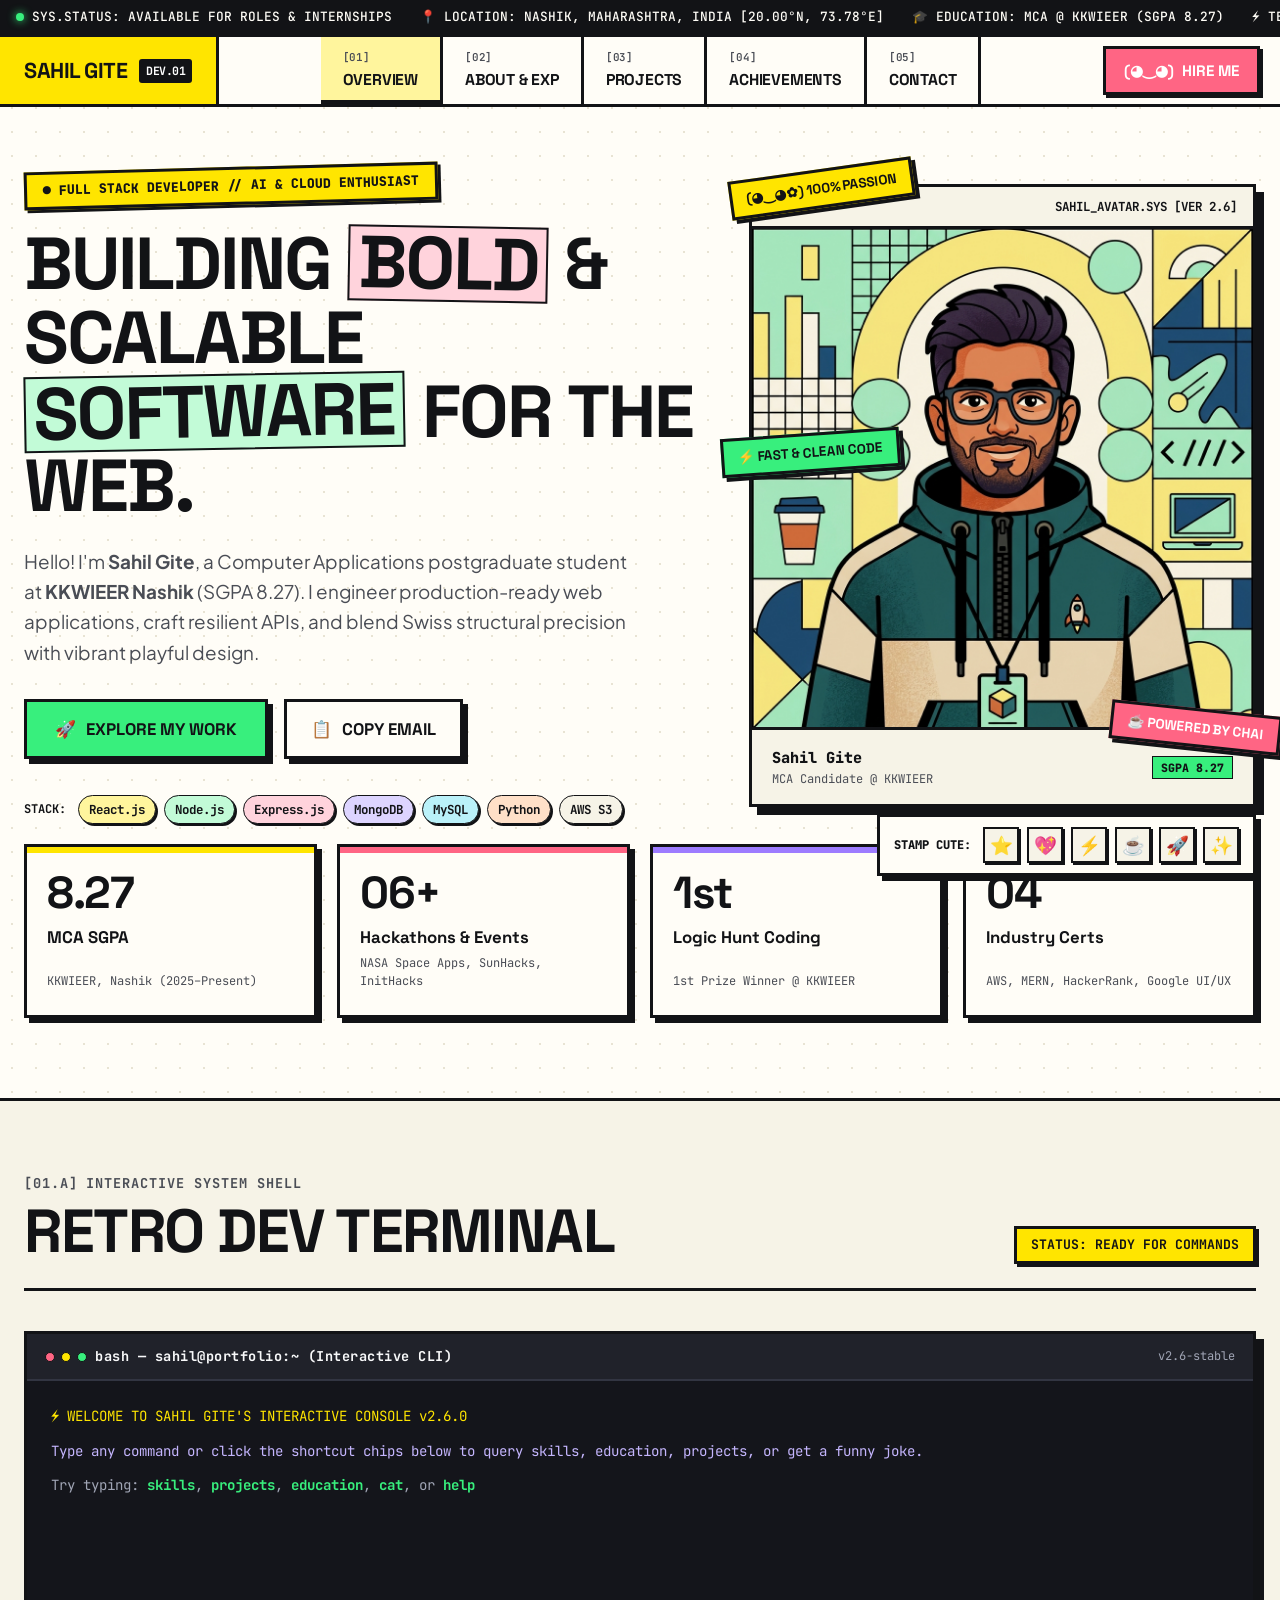
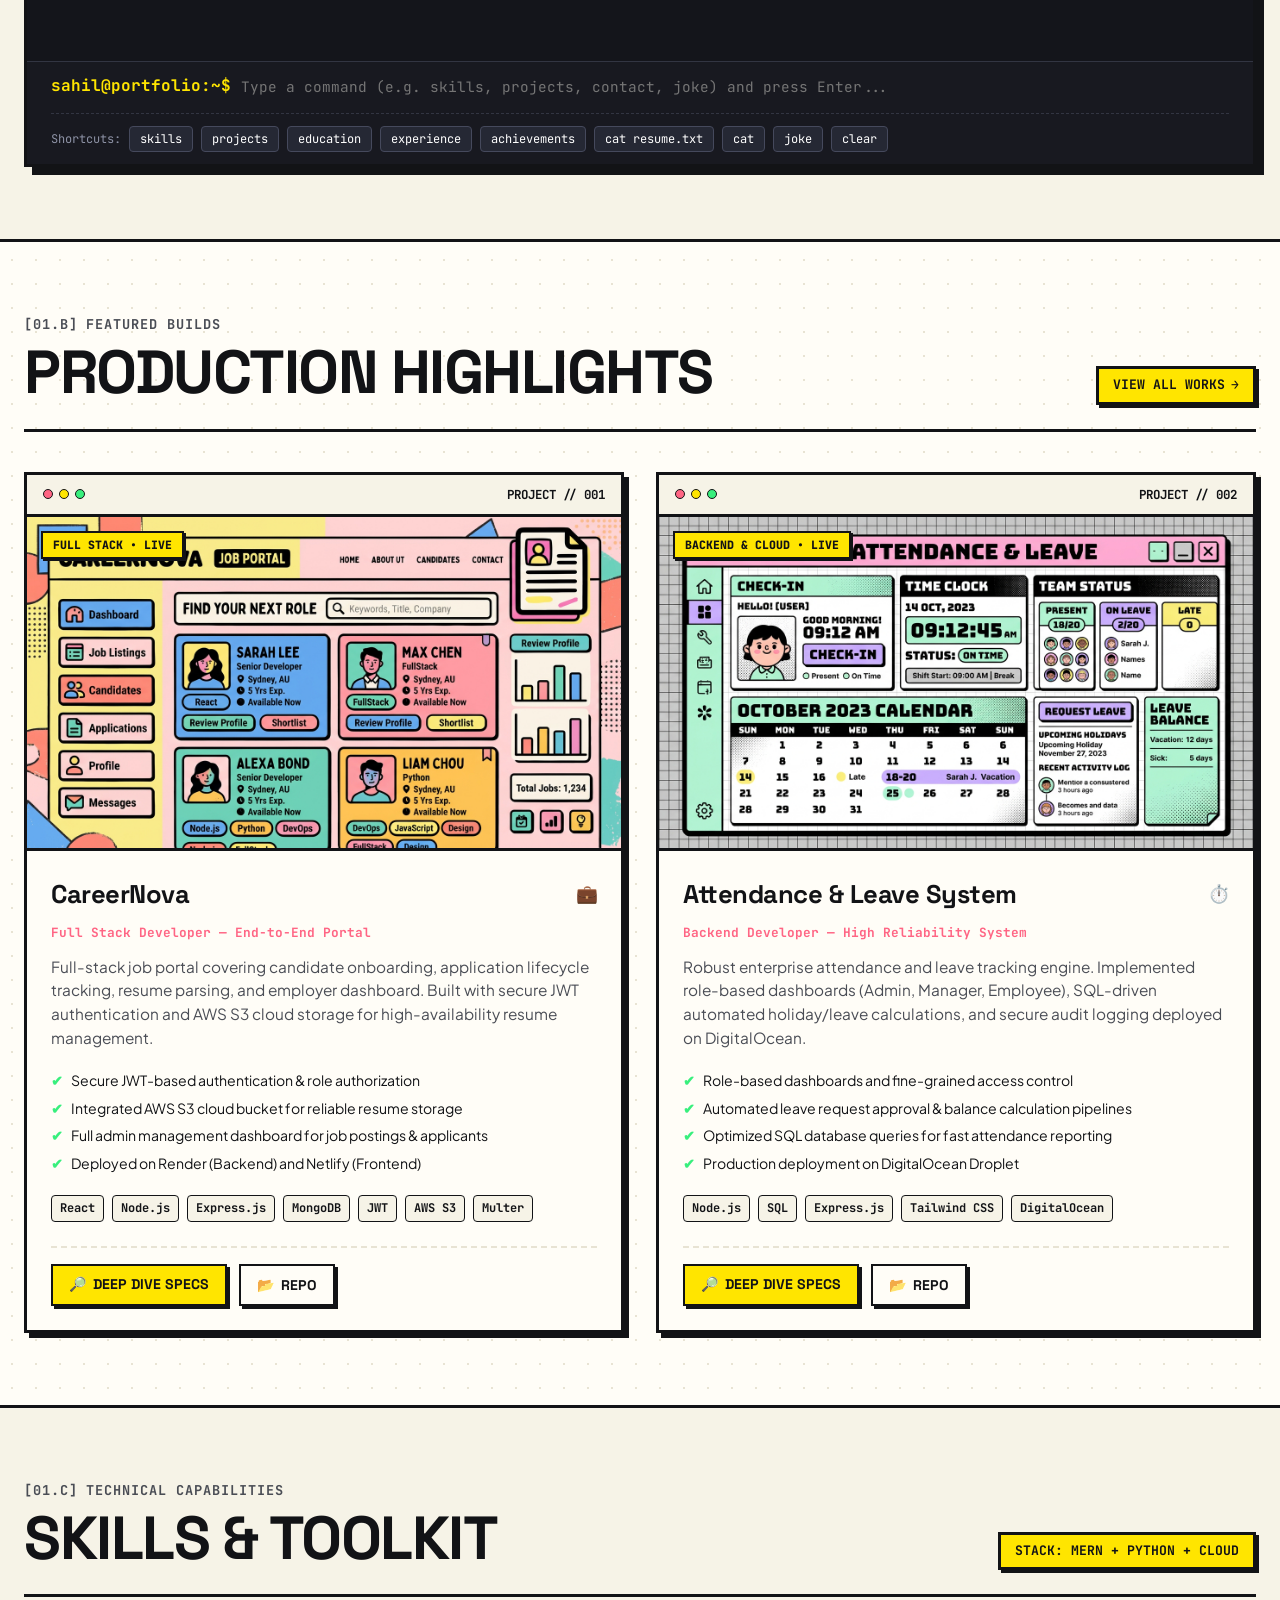
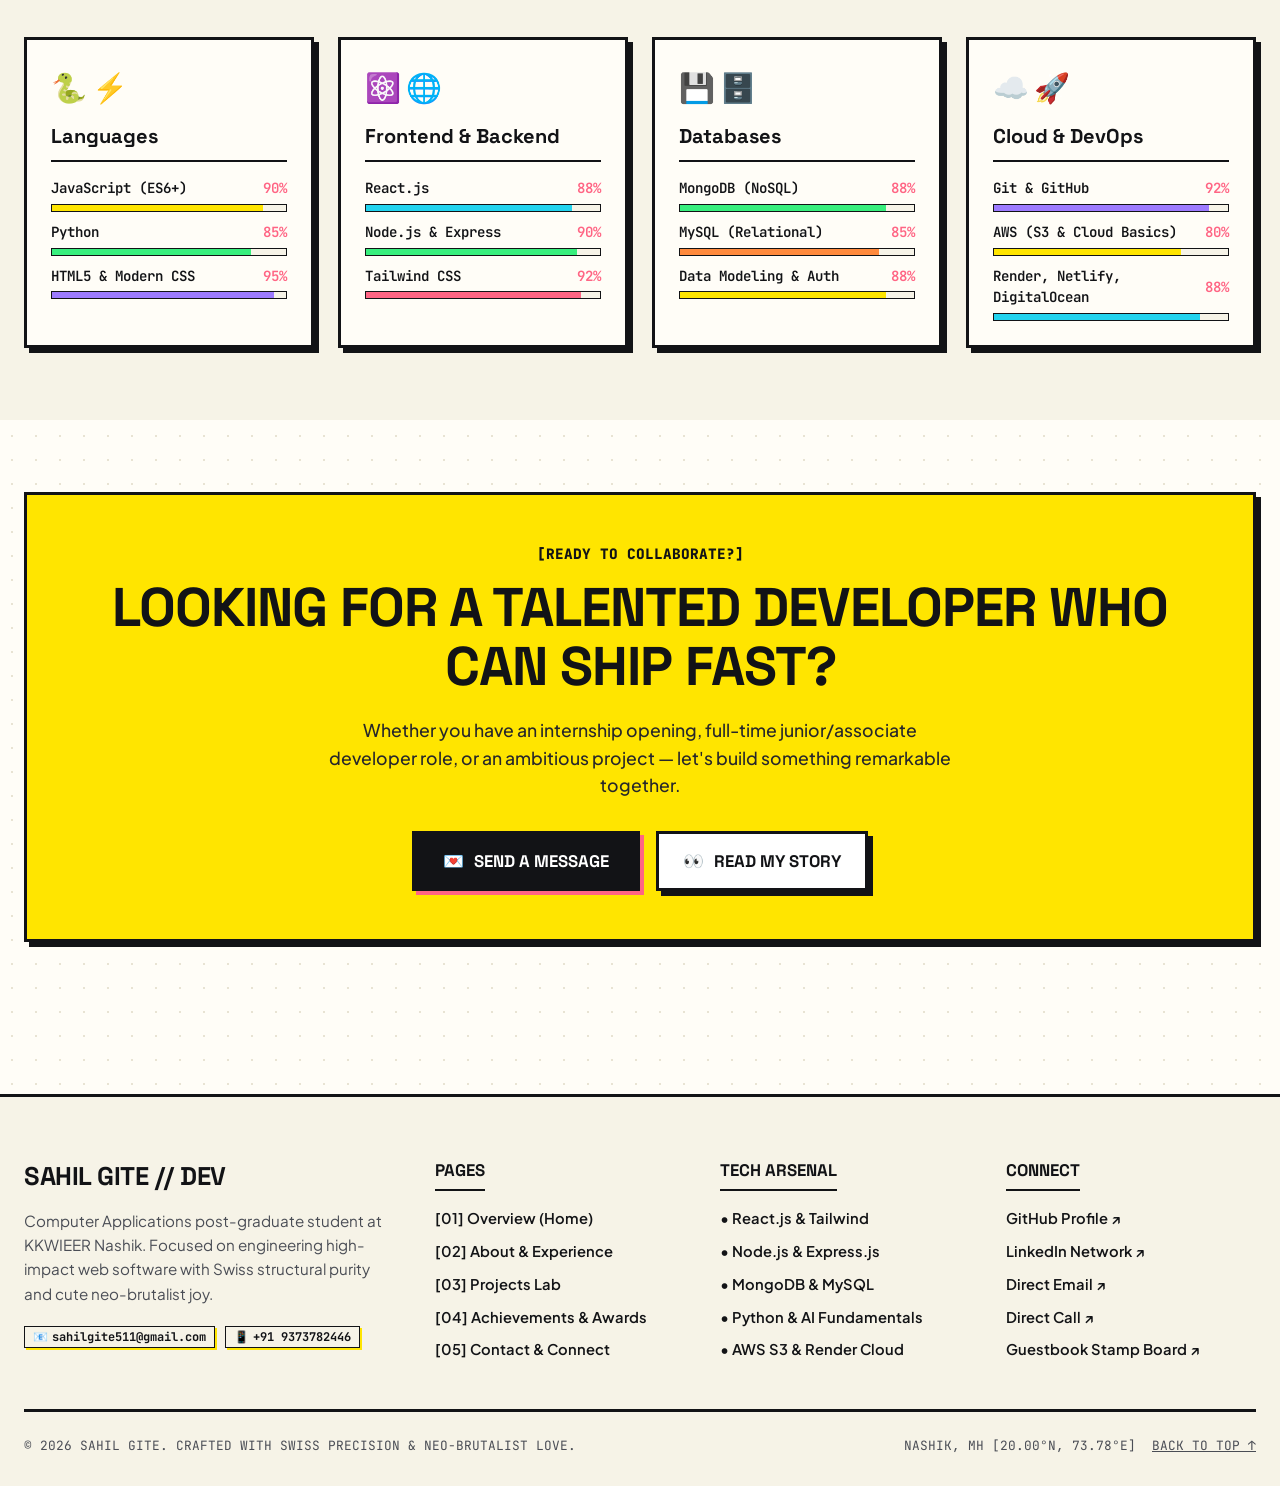
==== index.html @ 176b179b "first commit" ====
<!DOCTYPE html>
<html lang="en">
<head>
  <meta charset="UTF-8">
  <meta name="viewport" content="width=device-width, initial-scale=1.0">
  <title>Sahil Gite — Full Stack Developer & AI/Cloud Enthusiast</title>
  <meta name="description" content="Portfolio of Sahil Gite — Full Stack Developer (React, Node.js, Express, MongoDB, Python). MCA student at KKWIEER Nashik.">
  <meta name="keywords" content="Sahil Gite, Full Stack Developer, Nashik, Portfolio, MCA KKWIEER, React, Node.js, Brutalism">
  <link rel="stylesheet" href="css/style.css">
  <link rel="icon" href="data:image/svg+xml,<svg xmlns=%22http://www.w3.org/2000/svg%22 viewBox=%220%22%20%220%22%20%22100%22%20%22100%22><text y=%22.9em%22 font-size=%2290%22>⚡</text></svg>">
</head>
<body>

  <!-- Top System & Ticker Utility Bar -->
  <aside class="top-system-bar" aria-label="System status bar">
    <div class="system-ticker-marquee">
      <div class="system-ticker-item">
        <span class="pulse-dot"></span> <span>SYS.STATUS: AVAILABLE FOR ROLES & INTERNSHIPS</span>
      </div>
      <div class="system-ticker-item">
        <span>📍 LOCATION: NASHIK, MAHARASHTRA, INDIA [20.00°N, 73.78°E]</span>
      </div>
      <div class="system-ticker-item">
        <span>🎓 EDUCATION: MCA @ KKWIEER (SGPA 8.27)</span>
      </div>
      <div class="system-ticker-item">
        <span>⚡ TECH: REACT • NODE.JS • EXPRESS • MONGO • PYTHON • AWS</span>
      </div>
      <div class="system-ticker-item">
        <span class="pulse-dot"></span> <span>SYS.STATUS: AVAILABLE FOR ROLES & INTERNSHIPS</span>
      </div>
    </div>

    <div class="system-actions">
      <span id="liveClock" style="font-weight:700; color:var(--accent-yellow);">13:20:00 IST</span>
      <button class="system-btn" id="audioToggleBtn" title="Toggle cute sound effects">
        <span>🔇</span> SOUND: OFF
      </button>
      <button class="system-btn" id="themeToggleBtn" title="Switch theme">
        <span>🎨</span> ☀️ LIGHT
      </button>
    </div>
  </aside>

  <!-- Main Swiss Header Navigation -->
  <header class="site-header">
    <div class="nav-container">
      <a href="index.html" class="brand-badge" id="brandLogo">
        <span>SAHIL GITE</span>
        <span class="brand-stamp">DEV.01</span>
      </a>

      <button class="mobile-nav-toggle" id="mobileNavToggle" aria-label="Toggle navigation menu">
        ☰ MENU
      </button>

      <nav>
        <ul class="nav-links" id="navLinks">
          <li class="nav-item">
            <a href="index.html" class="nav-link active">
              <span class="nav-idx">[01]</span>
              <span>OVERVIEW</span>
            </a>
          </li>
          <li class="nav-item">
            <a href="about.html" class="nav-link">
              <span class="nav-idx">[02]</span>
              <span>ABOUT & EXP</span>
            </a>
          </li>
          <li class="nav-item">
            <a href="projects.html" class="nav-link">
              <span class="nav-idx">[03]</span>
              <span>PROJECTS</span>
            </a>
          </li>
          <li class="nav-item">
            <a href="achievements.html" class="nav-link">
              <span class="nav-idx">[04]</span>
              <span>ACHIEVEMENTS</span>
            </a>
          </li>
          <li class="nav-item">
            <a href="contact.html" class="nav-link">
              <span class="nav-idx">[05]</span>
              <span>CONTACT</span>
            </a>
          </li>
        </ul>
      </nav>

      <div class="nav-cta">
        <a href="contact.html" class="cta-button" id="navHireMeBtn">
          <span>(◕‿◕)</span> HIRE ME
        </a>
      </div>
    </div>
  </header>

  <!-- Main Content -->
  <main>
    <!-- HERO SECTION -->
    <section class="hero-wrapper">
      <div class="container">
        <div class="hero-grid">
          
          <!-- Hero Text Column -->
          <div class="hero-content-col">
            <div class="hero-badge-tag">
              <span>●</span> FULL STACK DEVELOPER // AI & CLOUD ENTHUSIAST
            </div>

            <h1 class="hero-headline">
              BUILDING <span class="highlight-pink">BOLD</span> &amp; SCALABLE <span class="highlight-mint">SOFTWARE</span> FOR THE WEB.
            </h1>

            <p class="hero-description">
              Hello! I'm <strong>Sahil Gite</strong>, a Computer Applications postgraduate student at <strong>KKWIEER Nashik</strong> (SGPA 8.27). I engineer production-ready web applications, craft resilient APIs, and blend Swiss structural precision with vibrant playful design.
            </p>

            <div class="hero-actions-row">
              <a href="projects.html" class="btn-primary" id="heroExploreProjectsBtn">
                <span>🚀</span> EXPLORE MY WORK
              </a>
              <button class="btn-secondary" onclick="window.copyText('sahilgite511@gmail.com', 'Sahil\'s Email')" id="heroCopyEmailBtn">
                <span>📋</span> COPY EMAIL
              </button>
            </div>

            <div class="hero-tag-pills">
              <span class="pill-label">STACK:</span>
              <span class="tag-pill" style="background:var(--accent-yellow-light);">React.js</span>
              <span class="tag-pill" style="background:var(--accent-mint-light);">Node.js</span>
              <span class="tag-pill" style="background:var(--accent-pink-light);">Express.js</span>
              <span class="tag-pill" style="background:var(--accent-purple-light);">MongoDB</span>
              <span class="tag-pill" style="background:var(--accent-cyan-light);">MySQL</span>
              <span class="tag-pill" style="background:var(--accent-orange-light);">Python</span>
              <span class="tag-pill">AWS S3</span>
            </div>
          </div>

          <!-- Hero Avatar & Badges Column -->
          <div class="hero-avatar-box">
            <!-- Floating Cute Neo-Brutalist Badges -->
            <div class="floating-sticker sticker-1" title="Drag me!">
              (◕‿◕✿) 100% PASSION
            </div>
            <div class="floating-sticker sticker-3" title="Drag me!">
              ⚡ FAST &amp; CLEAN CODE
            </div>
            <div class="floating-sticker sticker-2" title="Drag me!">
              ☕ POWERED BY CHAI
            </div>

            <div class="avatar-frame">
              <div class="card-header-bar">
                <div class="window-dots">
                  <span class="window-dot red"></span>
                  <span class="window-dot yellow"></span>
                  <span class="window-dot green"></span>
                </div>
                <span>SAHIL_AVATAR.SYS [VER 2.6]</span>
              </div>
              <div class="avatar-image-wrap">
                <img src="assets/images/sahil_avatar.jpg" alt="Cute Neo-Brutalist Portrait of Sahil Gite" width="600" height="600" loading="eager">
              </div>
              <div class="avatar-footer-meta">
                <div>
                  <div class="meta-title">Sahil Gite</div>
                  <div class="meta-subtitle">MCA Candidate @ KKWIEER</div>
                </div>
                <div style="text-align:right;">
                  <span style="background:var(--accent-mint); font-size:0.72rem; padding:3px 8px; font-weight:800; border:1px solid #121316;">
                    SGPA 8.27
                  </span>
                </div>
              </div>
            </div>
          </div>

        </div>

        <!-- 4-Block Swiss Modular Stats Strip -->
        <div class="stats-strip-grid">
          <div class="stat-block yellow">
            <div>
              <div class="stat-number">8.27</div>
              <div class="stat-label">MCA SGPA</div>
            </div>
            <div class="stat-subtext">KKWIEER, Nashik (2025–Present)</div>
          </div>

          <div class="stat-block pink">
            <div>
              <div class="stat-number">06+</div>
              <div class="stat-label">Hackathons &amp; Events</div>
            </div>
            <div class="stat-subtext">NASA Space Apps, SunHacks, InitHacks</div>
          </div>

          <div class="stat-block purple">
            <div>
              <div class="stat-number">1st</div>
              <div class="stat-label">Logic Hunt Coding</div>
            </div>
            <div class="stat-subtext">1st Prize Winner @ KKWIEER</div>
          </div>

          <div class="stat-block mint">
            <div>
              <div class="stat-number">04</div>
              <div class="stat-label">Industry Certs</div>
            </div>
            <div class="stat-subtext">AWS, MERN, HackerRank, Google UI/UX</div>
          </div>
        </div>

      </div>
    </section>

    <!-- INTERACTIVE RETRO TERMINAL SECTION -->
    <section class="section-spacing" style="background: var(--bg-secondary); border-top: var(--border-width) solid var(--border-color); border-bottom: var(--border-width) solid var(--border-color);">
      <div class="container">
        
        <div class="section-header">
          <div>
            <div class="section-label">
              <span>[01.A]</span> INTERACTIVE SYSTEM SHELL
            </div>
            <h2 class="section-title">RETRO DEV TERMINAL</h2>
          </div>
          <div class="section-meta-tag">
            STATUS: READY FOR COMMANDS
          </div>
        </div>

        <div class="brutal-terminal">
          <div class="terminal-header">
            <div style="display:flex; align-items:center; gap:8px;">
              <div class="window-dots">
                <span class="window-dot red"></span>
                <span class="window-dot yellow"></span>
                <span class="window-dot green"></span>
              </div>
              <span class="terminal-title">bash — sahil@portfolio:~ (Interactive CLI)</span>
            </div>
            <span style="font-size:0.75rem; color:#A0A5B5;">v2.6-stable</span>
          </div>

          <div class="terminal-body" id="terminalOutput">
            <div style="color:var(--accent-yellow); margin-bottom:12px;">
              ⚡ WELCOME TO SAHIL GITE'S INTERACTIVE CONSOLE v2.6.0
            </div>
            <div style="color:#C4B5FD; margin-bottom:12px;">
              Type any command or click the shortcut chips below to query skills, education, projects, or get a funny joke.
            </div>
            <div style="color:#A0A5B5; margin-bottom:16px;">
              Try typing: <strong style="color:var(--accent-mint);">skills</strong>, <strong style="color:var(--accent-mint);">projects</strong>, <strong style="color:var(--accent-mint);">education</strong>, <strong style="color:var(--accent-mint);">cat</strong>, or <strong style="color:var(--accent-mint);">help</strong>
            </div>
          </div>

          <div style="padding: 12px 24px; border-top: 1px solid #323542; background: #181920;">
            <div class="terminal-prompt-line" style="margin-top:0;">
              <span class="terminal-prompt-user">sahil@portfolio:~$</span>
              <input type="text" id="terminalInput" class="terminal-input" placeholder="Type a command (e.g. skills, projects, contact, joke) and press Enter..." autocomplete="off" spellcheck="false">
            </div>

            <div class="terminal-suggestions">
              <span style="font-size:0.75rem; color:#8E93A6; align-self:center;">Shortcuts:</span>
              <button class="terminal-suggestion-chip" data-cmd="skills">skills</button>
              <button class="terminal-suggestion-chip" data-cmd="projects">projects</button>
              <button class="terminal-suggestion-chip" data-cmd="education">education</button>
              <button class="terminal-suggestion-chip" data-cmd="experience">experience</button>
              <button class="terminal-suggestion-chip" data-cmd="achievements">achievements</button>
              <button class="terminal-suggestion-chip" data-cmd="cat resume.txt">cat resume.txt</button>
              <button class="terminal-suggestion-chip" data-cmd="cat">cat</button>
              <button class="terminal-suggestion-chip" data-cmd="joke">joke</button>
              <button class="terminal-suggestion-chip" data-cmd="clear">clear</button>
            </div>
          </div>
        </div>

      </div>
    </section>

    <!-- FEATURED PROJECTS SPOTLIGHT SECTION -->
    <section class="section-spacing">
      <div class="container">
        
        <div class="section-header">
          <div>
            <div class="section-label">
              <span>[01.B]</span> FEATURED BUILDS
            </div>
            <h2 class="section-title">PRODUCTION HIGHLIGHTS</h2>
          </div>
          <a href="projects.html" class="section-meta-tag" style="text-decoration:none; display:inline-flex; align-items:center; gap:6px;">
            <span>VIEW ALL WORKS</span> <span>→</span>
          </a>
        </div>

        <div class="projects-grid">
          
          <!-- Project 01: CareerNova -->
          <article class="project-card">
            <div class="card-header-bar">
              <div class="window-dots">
                <span class="window-dot red"></span>
                <span class="window-dot yellow"></span>
                <span class="window-dot green"></span>
              </div>
              <span>PROJECT // 001</span>
            </div>
            <div class="project-thumbnail">
              <span class="project-category-tag">FULL STACK • LIVE</span>
              <img src="assets/images/project_careernova.jpg" alt="CareerNova Job Portal UI Screenshot" width="800" height="450" loading="lazy">
            </div>
            <div class="project-content">
              <div class="project-title">
                <span>CareerNova</span>
                <span style="font-size:1.1rem;">💼</span>
              </div>
              <div class="project-role">Full Stack Developer — End-to-End Portal</div>
              <p class="project-desc">
                Full-stack job portal covering candidate onboarding, application lifecycle tracking, resume parsing, and employer dashboard. Built with secure JWT authentication and AWS S3 cloud storage for high-availability resume management.
              </p>
              <ul class="project-feature-list">
                <li class="project-feature-item">Secure JWT-based authentication &amp; role authorization</li>
                <li class="project-feature-item">Integrated AWS S3 cloud bucket for reliable resume storage</li>
                <li class="project-feature-item">Full admin management dashboard for job postings &amp; applicants</li>
                <li class="project-feature-item">Deployed on Render (Backend) and Netlify (Frontend)</li>
              </ul>
              <div class="project-tech-tags">
                <span class="tech-tag">React</span>
                <span class="tech-tag">Node.js</span>
                <span class="tech-tag">Express.js</span>
                <span class="tech-tag">MongoDB</span>
                <span class="tech-tag">JWT</span>
                <span class="tech-tag">AWS S3</span>
                <span class="tech-tag">Multer</span>
              </div>
              <div class="project-actions">
                <a href="projects.html#careernova" class="btn-card highlight">
                  <span>🔎</span> DEEP DIVE SPECS
                </a>
                <button class="btn-card" onclick="window.copyText('https://github.com/sahilgite', 'GitHub Repo')">
                  <span>📂</span> REPO
                </button>
              </div>
            </div>
          </article>

          <!-- Project 02: Employee Attendance System -->
          <article class="project-card">
            <div class="card-header-bar">
              <div class="window-dots">
                <span class="window-dot red"></span>
                <span class="window-dot yellow"></span>
                <span class="window-dot green"></span>
              </div>
              <span>PROJECT // 002</span>
            </div>
            <div class="project-thumbnail">
              <span class="project-category-tag">BACKEND &amp; CLOUD • LIVE</span>
              <img src="assets/images/project_attendance.jpg" alt="Employee Attendance System Dashboard UI Screenshot" width="800" height="450" loading="lazy">
            </div>
            <div class="project-content">
              <div class="project-title">
                <span>Attendance &amp; Leave System</span>
                <span style="font-size:1.1rem;">⏱️</span>
              </div>
              <div class="project-role">Backend Developer — High Reliability System</div>
              <p class="project-desc">
                Robust enterprise attendance and leave tracking engine. Implemented role-based dashboards (Admin, Manager, Employee), SQL-driven automated holiday/leave calculations, and secure audit logging deployed on DigitalOcean.
              </p>
              <ul class="project-feature-list">
                <li class="project-feature-item">Role-based dashboards and fine-grained access control</li>
                <li class="project-feature-item">Automated leave request approval &amp; balance calculation pipelines</li>
                <li class="project-feature-item">Optimized SQL database queries for fast attendance reporting</li>
                <li class="project-feature-item">Production deployment on DigitalOcean Droplet</li>
              </ul>
              <div class="project-tech-tags">
                <span class="tech-tag">Node.js</span>
                <span class="tech-tag">SQL</span>
                <span class="tech-tag">Express.js</span>
                <span class="tech-tag">Tailwind CSS</span>
                <span class="tech-tag">DigitalOcean</span>
              </div>
              <div class="project-actions">
                <a href="projects.html#attendance" class="btn-card highlight">
                  <span>🔎</span> DEEP DIVE SPECS
                </a>
                <button class="btn-card" onclick="window.copyText('https://github.com/sahilgite', 'GitHub Repo')">
                  <span>📂</span> REPO
                </button>
              </div>
            </div>
          </article>

        </div>

      </div>
    </section>

    <!-- CORE TECHNICAL MATRIX -->
    <section class="section-spacing" style="background: var(--bg-secondary); border-top: var(--border-width) solid var(--border-color);">
      <div class="container">
        
        <div class="section-header">
          <div>
            <div class="section-label">
              <span>[01.C]</span> TECHNICAL CAPABILITIES
            </div>
            <h2 class="section-title">SKILLS &amp; TOOLKIT</h2>
          </div>
          <div class="section-meta-tag">
            STACK: MERN + PYTHON + CLOUD
          </div>
        </div>

        <div class="skills-matrix-grid">
          
          <!-- Category 1: Languages -->
          <div class="skill-category-card">
            <div class="skill-icon-header">🐍 ⚡</div>
            <h3 class="skill-category-title">Languages</h3>
            <ul class="skill-list">
              <li>
                <div class="skill-item-row">
                  <span>JavaScript (ES6+)</span>
                  <span style="color:var(--accent-pink);">90%</span>
                </div>
                <div class="skill-bar-outer">
                  <div class="skill-bar-inner" style="width:90%; background:var(--accent-yellow);"></div>
                </div>
              </li>
              <li>
                <div class="skill-item-row">
                  <span>Python</span>
                  <span style="color:var(--accent-pink);">85%</span>
                </div>
                <div class="skill-bar-outer">
                  <div class="skill-bar-inner" style="width:85%; background:var(--accent-mint);"></div>
                </div>
              </li>
              <li>
                <div class="skill-item-row">
                  <span>HTML5 &amp; Modern CSS</span>
                  <span style="color:var(--accent-pink);">95%</span>
                </div>
                <div class="skill-bar-outer">
                  <div class="skill-bar-inner" style="width:95%; background:var(--accent-purple);"></div>
                </div>
              </li>
            </ul>
          </div>

          <!-- Category 2: Technologies & Frameworks -->
          <div class="skill-category-card">
            <div class="skill-icon-header">⚛️ 🌐</div>
            <h3 class="skill-category-title">Frontend &amp; Backend</h3>
            <ul class="skill-list">
              <li>
                <div class="skill-item-row">
                  <span>React.js</span>
                  <span style="color:var(--accent-pink);">88%</span>
                </div>
                <div class="skill-bar-outer">
                  <div class="skill-bar-inner" style="width:88%; background:var(--accent-cyan);"></div>
                </div>
              </li>
              <li>
                <div class="skill-item-row">
                  <span>Node.js &amp; Express</span>
                  <span style="color:var(--accent-pink);">90%</span>
                </div>
                <div class="skill-bar-outer">
                  <div class="skill-bar-inner" style="width:90%; background:var(--accent-mint);"></div>
                </div>
              </li>
              <li>
                <div class="skill-item-row">
                  <span>Tailwind CSS</span>
                  <span style="color:var(--accent-pink);">92%</span>
                </div>
                <div class="skill-bar-outer">
                  <div class="skill-bar-inner" style="width:92%; background:var(--accent-pink);"></div>
                </div>
              </li>
            </ul>
          </div>

          <!-- Category 3: Databases -->
          <div class="skill-category-card">
            <div class="skill-icon-header">💾 🗄️</div>
            <h3 class="skill-category-title">Databases</h3>
            <ul class="skill-list">
              <li>
                <div class="skill-item-row">
                  <span>MongoDB (NoSQL)</span>
                  <span style="color:var(--accent-pink);">88%</span>
                </div>
                <div class="skill-bar-outer">
                  <div class="skill-bar-inner" style="width:88%; background:var(--accent-mint);"></div>
                </div>
              </li>
              <li>
                <div class="skill-item-row">
                  <span>MySQL (Relational)</span>
                  <span style="color:var(--accent-pink);">85%</span>
                </div>
                <div class="skill-bar-outer">
                  <div class="skill-bar-inner" style="width:85%; background:var(--accent-orange);"></div>
                </div>
              </li>
              <li>
                <div class="skill-item-row">
                  <span>Data Modeling &amp; Auth</span>
                  <span style="color:var(--accent-pink);">88%</span>
                </div>
                <div class="skill-bar-outer">
                  <div class="skill-bar-inner" style="width:88%; background:var(--accent-yellow);"></div>
                </div>
              </li>
            </ul>
          </div>

          <!-- Category 4: Tools & Cloud -->
          <div class="skill-category-card">
            <div class="skill-icon-header">☁️ 🚀</div>
            <h3 class="skill-category-title">Cloud &amp; DevOps</h3>
            <ul class="skill-list">
              <li>
                <div class="skill-item-row">
                  <span>Git &amp; GitHub</span>
                  <span style="color:var(--accent-pink);">92%</span>
                </div>
                <div class="skill-bar-outer">
                  <div class="skill-bar-inner" style="width:92%; background:var(--accent-purple);"></div>
                </div>
              </li>
              <li>
                <div class="skill-item-row">
                  <span>AWS (S3 &amp; Cloud Basics)</span>
                  <span style="color:var(--accent-pink);">80%</span>
                </div>
                <div class="skill-bar-outer">
                  <div class="skill-bar-inner" style="width:80%; background:var(--accent-yellow);"></div>
                </div>
              </li>
              <li>
                <div class="skill-item-row">
                  <span>Render, Netlify, DigitalOcean</span>
                  <span style="color:var(--accent-pink);">88%</span>
                </div>
                <div class="skill-bar-outer">
                  <div class="skill-bar-inner" style="width:88%; background:var(--accent-cyan);"></div>
                </div>
              </li>
            </ul>
          </div>

        </div>

      </div>
    </section>

    <!-- CALL TO ACTION BANNER -->
    <section class="section-spacing">
      <div class="container">
        <div class="brutal-card" style="background:var(--accent-yellow); padding: 48px; text-align:center; transform:none;">
          <div style="font-family:var(--font-mono); font-weight:800; font-size:0.9rem; margin-bottom:12px;">
            [READY TO COLLABORATE?]
          </div>
          <h2 style="font-family:var(--font-display); font-size:clamp(2rem, 5vw, 3.4rem); font-weight:800; letter-spacing:-1px; margin-bottom:20px; line-height:1.1;">
            LOOKING FOR A TALENTED DEVELOPER WHO CAN SHIP FAST?
          </h2>
          <p style="font-size:1.1rem; max-width:640px; margin:0 auto 32px; color:#27272A; font-weight:500;">
            Whether you have an internship opening, full-time junior/associate developer role, or an ambitious project — let's build something remarkable together.
          </p>
          <div style="display:flex; justify-content:center; gap:16px; flex-wrap:wrap;">
            <a href="contact.html" class="btn-primary" style="background:var(--ink); color:#FFF; box-shadow: 4px 4px 0px var(--accent-pink);">
              <span>💌</span> SEND A MESSAGE
            </a>
            <a href="about.html" class="btn-secondary" style="background:#FFF;">
              <span>👀</span> READ MY STORY
            </a>
          </div>
        </div>
      </div>
    </section>
  </main>

  <!-- Interactive Sticker Tray Overlay -->
  <div class="sticker-palette-tray" aria-label="Cute Sticker Palette">
    <span class="sticker-tray-title">STAMP CUTE:</span>
    <button class="tray-sticker-btn" data-emoji="⭐" title="Star Sticker">⭐</button>
    <button class="tray-sticker-btn" data-emoji="💖" title="Heart Sticker">💖</button>
    <button class="tray-sticker-btn" data-emoji="⚡" title="Lightning Sticker">⚡</button>
    <button class="tray-sticker-btn" data-emoji="☕" title="Coffee/Chai Sticker">☕</button>
    <button class="tray-sticker-btn" data-emoji="🚀" title="Rocket Sticker">🚀</button>
    <button class="tray-sticker-btn" data-emoji="✨" title="Sparkle Sticker">✨</button>
  </div>

  <!-- Swiss Brutalist Footer -->
  <footer class="site-footer">
    <div class="container">
      <div class="footer-top-grid">
        <div class="footer-brand">
          <h3>SAHIL GITE // DEV</h3>
          <p>
            Computer Applications post-graduate student at KKWIEER Nashik. Focused on engineering high-impact web software with Swiss structural purity and cute neo-brutalist joy.
          </p>
          <div style="display:flex; gap:10px;">
            <button class="system-btn" onclick="window.copyText('sahilgite511@gmail.com', 'Email')">
              <span>📧</span> sahilgite511@gmail.com
            </button>
            <button class="system-btn" onclick="window.copyText('+919373782446', 'Phone')">
              <span>📱</span> +91 9373782446
            </button>
          </div>
        </div>

        <div class="footer-col">
          <h4>PAGES</h4>
          <ul class="footer-nav-list">
            <li><a href="index.html">[01] Overview (Home)</a></li>
            <li><a href="about.html">[02] About &amp; Experience</a></li>
            <li><a href="projects.html">[03] Projects Lab</a></li>
            <li><a href="achievements.html">[04] Achievements &amp; Awards</a></li>
            <li><a href="contact.html">[05] Contact &amp; Connect</a></li>
          </ul>
        </div>

        <div class="footer-col">
          <h4>TECH ARSENAL</h4>
          <ul class="footer-nav-list">
            <li><span>• React.js &amp; Tailwind</span></li>
            <li><span>• Node.js &amp; Express.js</span></li>
            <li><span>• MongoDB &amp; MySQL</span></li>
            <li><span>• Python &amp; AI Fundamentals</span></li>
            <li><span>• AWS S3 &amp; Render Cloud</span></li>
          </ul>
        </div>

        <div class="footer-col">
          <h4>CONNECT</h4>
          <ul class="footer-nav-list">
            <li><a href="https://github.com" target="_blank" rel="noopener">GitHub Profile ↗</a></li>
            <li><a href="https://linkedin.com" target="_blank" rel="noopener">LinkedIn Network ↗</a></li>
            <li><a href="mailto:sahilgite511@gmail.com">Direct Email ↗</a></li>
            <li><a href="tel:+919373782446">Direct Call ↗</a></li>
            <li><a href="contact.html">Guestbook Stamp Board ↗</a></li>
          </ul>
        </div>
      </div>

      <div class="footer-bottom-bar">
        <div>
          <span>© 2026 SAHIL GITE. CRAFTED WITH SWISS PRECISION &amp; NEO-BRUTALIST LOVE.</span>
        </div>
        <div style="display:flex; gap:16px; align-items:center;">
          <span>NASHIK, MH [20.00°N, 73.78°E]</span>
          <a href="#" style="text-decoration:underline;">BACK TO TOP ↑</a>
        </div>
      </div>
    </div>
  </footer>

  <script src="js/main.js"></script>
  <script src="js/terminal.js"></script>
</body>
</html>
---- css/style.css ----
/* ==========================================================================
   SWISS + NEO-BRUTALISM + CUTE PORTFOLIO DESIGN SYSTEM
   Developer: Sahil Gite (Full Stack Dev, Nashik, India)
   Aesthetic: Bold typography, mathematical Swiss grid, chunky brutalist borders,
              tactile press states, playful pastel-pop accents & cute stickers.
   ========================================================================== */

@import url('https://fonts.googleapis.com/css2?family=JetBrains+Mono:wght@400;500;700;800&family=Plus+Jakarta+Sans:wght@400;500;600;700;800&family=Space+Grotesk:wght@500;600;700;800&display=swap');

:root {
  /* Core Swiss Brutalist Palette */
  --bg-primary: #FFFDF7;
  --bg-secondary: #F6F3E7;
  --bg-grid: #E8E3D3;
  --ink: #121316;
  --ink-secondary: #4A4D55;
  --border-color: #121316;
  --border-width: 3px;
  --shadow-offset: 5px;
  --hard-shadow: var(--shadow-offset) var(--shadow-offset) 0px var(--border-color);
  --hard-shadow-sm: 3px 3px 0px var(--border-color);
  --hard-shadow-lg: 8px 8px 0px var(--border-color);
  --hard-shadow-hover: 2px 2px 0px var(--border-color);

  /* Cute Pastel Pop Accent Palette */
  --accent-yellow: #FFE500;
  --accent-yellow-light: #FFF59D;
  --accent-pink: #FF6584;
  --accent-pink-light: #FFD3DC;
  --accent-purple: #9D7BFF;
  --accent-purple-light: #DDD4FF;
  --accent-mint: #38EF7D;
  --accent-mint-light: #C2FBD7;
  --accent-cyan: #22D3EE;
  --accent-cyan-light: #BAF1F9;
  --accent-orange: #FF8A3D;
  --accent-orange-light: #FFE0C8;

  /* Typography */
  --font-display: 'Space Grotesk', -apple-system, BlinkMacSystemFont, sans-serif;
  --font-sans: 'Plus Jakarta Sans', -apple-system, BlinkMacSystemFont, sans-serif;
  --font-mono: 'JetBrains Mono', monospace;

  /* Transitions */
  --transition-fast: 0.12s cubic-bezier(0.2, 0, 0, 1);
  --transition-bounce: 0.2s cubic-bezier(0.34, 1.56, 0.64, 1);
}

/* Dark Neo-Brutalist Theme */
[data-theme="dark"] {
  --bg-primary: #121318;
  --bg-secondary: #1B1D24;
  --bg-grid: #282B36;
  --ink: #F8F9FA;
  --ink-secondary: #A0A5B5;
  --border-color: #F8F9FA;
  --hard-shadow: var(--shadow-offset) var(--shadow-offset) 0px #F8F9FA;
  --hard-shadow-sm: 3px 3px 0px #F8F9FA;
  --hard-shadow-lg: 8px 8px 0px #F8F9FA;
  --hard-shadow-hover: 2px 2px 0px #F8F9FA;
  --accent-yellow: #FFE500;
  --accent-yellow-light: #4A4200;
  --accent-pink: #FF477E;
  --accent-pink-light: #520F24;
  --accent-purple: #A78BFA;
  --accent-purple-light: #2D1A54;
  --accent-mint: #2DD4BF;
  --accent-mint-light: #0B453D;
  --accent-cyan: #38BDF8;
  --accent-cyan-light: #0C3854;
  --accent-orange: #FB923C;
  --accent-orange-light: #522506;
}

/* Candy Pastel Theme */
[data-theme="pastel"] {
  --bg-primary: #FFF5F7;
  --bg-secondary: #F3E8FF;
  --bg-grid: #E9D5FF;
  --ink: #1F1929;
  --ink-secondary: #5E5274;
  --border-color: #1F1929;
  --hard-shadow: var(--shadow-offset) var(--shadow-offset) 0px var(--border-color);
  --accent-yellow: #FEF08A;
  --accent-pink: #F472B6;
  --accent-purple: #C084FC;
  --accent-mint: #6EE7B7;
  --accent-cyan: #7DD3FC;
  --accent-orange: #FDBA74;
}

/* Reset & Base Rules */
*, *::before, *::after {
  box-sizing: border-box;
  margin: 0;
  padding: 0;
}

html {
  scroll-behavior: smooth;
  font-size: 16px;
}

body {
  font-family: var(--font-sans);
  background-color: var(--bg-primary);
  color: var(--ink);
  line-height: 1.55;
  min-height: 100vh;
  position: relative;
  background-image: 
    radial-gradient(circle, var(--bg-grid) 1.5px, transparent 1.5px);
  background-size: 24px 24px;
  overflow-x: hidden;
  transition: background-color 0.25s ease, color 0.25s ease;
}

/* Selection Highlight */
::selection {
  background: var(--accent-yellow);
  color: #000;
}

a {
  color: inherit;
  text-decoration: none;
}

img {
  max-width: 100%;
  display: block;
}

button, input, textarea, select {
  font-family: inherit;
  color: inherit;
}

/* ==========================================================================
   TOP SYSTEM TICKER & UTILITY BAR
   ========================================================================== */
.top-system-bar {
  background: var(--ink);
  color: var(--bg-primary);
  font-family: var(--font-mono);
  font-size: 0.8rem;
  padding: 6px 16px;
  display: flex;
  justify-content: space-between;
  align-items: center;
  border-bottom: var(--border-width) solid var(--border-color);
  user-select: none;
  position: relative;
  z-index: 100;
  overflow: hidden;
}

.system-ticker-marquee {
  display: flex;
  gap: 28px;
  white-space: nowrap;
  animation: marqueeTicker 24s linear infinite;
}

.system-ticker-marquee:hover {
  animation-play-state: paused;
}

@keyframes marqueeTicker {
  0% { transform: translateX(0); }
  100% { transform: translateX(-50%); }
}

.system-ticker-item {
  display: inline-flex;
  align-items: center;
  gap: 8px;
  font-weight: 500;
}

.pulse-dot {
  width: 8px;
  height: 8px;
  background-color: var(--accent-mint);
  border-radius: 50%;
  display: inline-block;
  box-shadow: 0 0 8px var(--accent-mint);
  animation: pulseAnimation 1.5s infinite;
}

@keyframes pulseAnimation {
  0%, 100% { opacity: 1; transform: scale(1); }
  50% { opacity: 0.4; transform: scale(0.85); }
}

.system-actions {
  display: flex;
  align-items: center;
  gap: 12px;
  flex-shrink: 0;
  background: var(--ink);
  padding-left: 12px;
}

.system-btn {
  background: var(--bg-secondary);
  color: var(--ink);
  border: 1.5px solid var(--border-color);
  padding: 2px 8px;
  font-size: 0.75rem;
  font-family: var(--font-mono);
  font-weight: 700;
  cursor: pointer;
  display: inline-flex;
  align-items: center;
  gap: 4px;
  box-shadow: 2px 2px 0px var(--accent-yellow);
  transition: transform var(--transition-fast), box-shadow var(--transition-fast);
}

.system-btn:hover {
  transform: translate(-1px, -1px);
  box-shadow: 3px 3px 0px var(--accent-yellow);
}

.system-btn:active {
  transform: translate(1px, 1px);
  box-shadow: 1px 1px 0px var(--accent-yellow);
}

/* ==========================================================================
   MAIN SWISS NAVIGATION BAR
   ========================================================================== */
.site-header {
  position: sticky;
  top: 0;
  z-index: 90;
  background: var(--bg-primary);
  border-bottom: var(--border-width) solid var(--border-color);
}

.nav-container {
  max-width: 1320px;
  margin: 0 auto;
  display: flex;
  align-items: stretch;
  justify-content: space-between;
}

.brand-badge {
  display: flex;
  align-items: center;
  gap: 12px;
  padding: 14px 24px;
  border-right: var(--border-width) solid var(--border-color);
  background: var(--accent-yellow);
  color: #121316;
  font-family: var(--font-display);
  font-weight: 800;
  font-size: 1.35rem;
  letter-spacing: -0.5px;
  transition: background-color var(--transition-fast);
}

.brand-badge:hover {
  background: var(--accent-pink);
  color: #FFF;
}

.brand-stamp {
  background: #121316;
  color: #FFF;
  font-family: var(--font-mono);
  font-size: 0.72rem;
  padding: 3px 7px;
  font-weight: 700;
  border-radius: 3px;
}

.nav-links {
  display: flex;
  list-style: none;
  align-items: stretch;
}

.nav-item {
  border-right: var(--border-width) solid var(--border-color);
}

.nav-link {
  display: flex;
  flex-direction: column;
  justify-content: center;
  padding: 12px 22px;
  font-family: var(--font-display);
  font-weight: 700;
  font-size: 0.98rem;
  letter-spacing: -0.2px;
  height: 100%;
  position: relative;
  transition: background-color var(--transition-fast), color var(--transition-fast);
}

.nav-link .nav-idx {
  font-family: var(--font-mono);
  font-size: 0.68rem;
  color: var(--ink-secondary);
  font-weight: 600;
  margin-bottom: 2px;
}

.nav-link:hover {
  background: var(--accent-mint-light);
  color: var(--ink);
}

.nav-link.active {
  background: var(--accent-yellow-light);
  box-shadow: inset 0 -4px 0 var(--ink);
}

.nav-cta {
  display: flex;
  align-items: center;
  padding: 0 20px;
}

.cta-button {
  background: var(--accent-pink);
  color: #FFF;
  font-family: var(--font-display);
  font-weight: 800;
  font-size: 0.95rem;
  padding: 10px 18px;
  border: var(--border-width) solid var(--border-color);
  box-shadow: var(--hard-shadow-sm);
  cursor: pointer;
  display: inline-flex;
  align-items: center;
  gap: 8px;
  transition: transform var(--transition-fast), box-shadow var(--transition-fast);
}

.cta-button:hover {
  transform: translate(-2px, -2px);
  box-shadow: 5px 5px 0px var(--border-color);
  background: var(--accent-yellow);
  color: var(--ink);
}

.cta-button:active {
  transform: translate(2px, 2px);
  box-shadow: 1px 1px 0px var(--border-color);
}

/* Mobile Nav Toggle */
.mobile-nav-toggle {
  display: none;
  background: none;
  border: none;
  padding: 14px 20px;
  border-left: var(--border-width) solid var(--border-color);
  cursor: pointer;
  font-family: var(--font-mono);
  font-weight: 800;
  font-size: 1.1rem;
}

/* ==========================================================================
   LAYOUT CONTAINERS & SWISS GRID
   ========================================================================== */
.container {
  max-width: 1320px;
  margin: 0 auto;
  padding: 0 24px;
}

.section-spacing {
  padding: 72px 0;
}

.swiss-grid {
  display: grid;
  grid-template-columns: repeat(12, 1fr);
  gap: 24px;
}

/* Neo-Brutalist Card Base */
.brutal-card {
  background: var(--bg-primary);
  border: var(--border-width) solid var(--border-color);
  box-shadow: var(--hard-shadow);
  position: relative;
  transition: transform var(--transition-fast), box-shadow var(--transition-fast);
}

.brutal-card:hover {
  transform: translate(-2px, -2px);
  box-shadow: var(--hard-shadow-lg);
}

.card-header-bar {
  background: var(--bg-secondary);
  border-bottom: var(--border-width) solid var(--border-color);
  padding: 10px 16px;
  display: flex;
  justify-content: space-between;
  align-items: center;
  font-family: var(--font-mono);
  font-size: 0.78rem;
  font-weight: 700;
}

.window-dots {
  display: inline-flex;
  gap: 6px;
}

.window-dot {
  width: 10px;
  height: 10px;
  border-radius: 50%;
  border: 1.5px solid var(--border-color);
}
.window-dot.red { background: var(--accent-pink); }
.window-dot.yellow { background: var(--accent-yellow); }
.window-dot.green { background: var(--accent-mint); }

/* Section Title Headers (Swiss Style) */
.section-header {
  border-bottom: var(--border-width) solid var(--border-color);
  padding-bottom: 24px;
  margin-bottom: 40px;
  display: flex;
  justify-content: space-between;
  align-items: flex-end;
  flex-wrap: wrap;
  gap: 16px;
}

.section-label {
  font-family: var(--font-mono);
  font-size: 0.85rem;
  color: var(--ink-secondary);
  font-weight: 700;
  text-transform: uppercase;
  letter-spacing: 1px;
  display: flex;
  align-items: center;
  gap: 8px;
  margin-bottom: 6px;
}

.section-title {
  font-family: var(--font-display);
  font-size: clamp(2.2rem, 5vw, 3.8rem);
  font-weight: 800;
  line-height: 1.05;
  letter-spacing: -1.5px;
}

.section-meta-tag {
  background: var(--accent-yellow);
  color: #121316;
  border: var(--border-width) solid var(--border-color);
  padding: 6px 14px;
  font-family: var(--font-mono);
  font-weight: 700;
  font-size: 0.82rem;
  box-shadow: 3px 3px 0px var(--border-color);
}

/* ==========================================================================
   HERO SECTION (HOME)
   ========================================================================== */
.hero-wrapper {
  padding: 60px 0 80px;
  position: relative;
}

.hero-grid {
  display: grid;
  grid-template-columns: 1.15fr 0.85fr;
  gap: 40px;
  align-items: center;
}

.hero-badge-tag {
  display: inline-flex;
  align-items: center;
  gap: 8px;
  background: var(--accent-yellow);
  color: #121316;
  border: var(--border-width) solid var(--border-color);
  padding: 6px 16px;
  font-family: var(--font-mono);
  font-size: 0.82rem;
  font-weight: 800;
  box-shadow: var(--hard-shadow-sm);
  margin-bottom: 20px;
  transform: rotate(-1.5deg);
}

.hero-headline {
  font-family: var(--font-display);
  font-size: clamp(2.8rem, 6vw, 4.6rem);
  font-weight: 800;
  line-height: 0.98;
  letter-spacing: -2px;
  margin-bottom: 24px;
}

.hero-headline .highlight-pink {
  background: var(--accent-pink-light);
  padding: 0 8px;
  border: 2px solid var(--border-color);
  display: inline-block;
  transform: rotate(1deg);
}

.hero-headline .highlight-mint {
  background: var(--accent-mint-light);
  padding: 0 8px;
  border: 2px solid var(--border-color);
  display: inline-block;
  transform: rotate(-1deg);
}

.hero-description {
  font-size: 1.18rem;
  line-height: 1.6;
  color: var(--ink-secondary);
  margin-bottom: 32px;
  max-width: 620px;
}

.hero-actions-row {
  display: flex;
  flex-wrap: wrap;
  gap: 16px;
  margin-bottom: 36px;
}

.btn-primary {
  background: var(--accent-mint);
  color: #121316;
  font-family: var(--font-display);
  font-weight: 800;
  font-size: 1.05rem;
  padding: 14px 28px;
  border: var(--border-width) solid var(--border-color);
  box-shadow: var(--hard-shadow);
  cursor: pointer;
  display: inline-flex;
  align-items: center;
  gap: 10px;
  transition: transform var(--transition-fast), box-shadow var(--transition-fast);
}

.btn-primary:hover {
  transform: translate(-3px, -3px);
  box-shadow: var(--hard-shadow-lg);
  background: var(--accent-yellow);
}

.btn-primary:active {
  transform: translate(2px, 2px);
  box-shadow: 2px 2px 0px var(--border-color);
}

.btn-secondary {
  background: var(--bg-primary);
  color: var(--ink);
  font-family: var(--font-display);
  font-weight: 800;
  font-size: 1.05rem;
  padding: 14px 24px;
  border: var(--border-width) solid var(--border-color);
  box-shadow: var(--hard-shadow);
  cursor: pointer;
  display: inline-flex;
  align-items: center;
  gap: 10px;
  transition: transform var(--transition-fast), box-shadow var(--transition-fast);
}

.btn-secondary:hover {
  transform: translate(-3px, -3px);
  box-shadow: var(--hard-shadow-lg);
  background: var(--accent-purple-light);
}

.btn-secondary:active {
  transform: translate(2px, 2px);
  box-shadow: 2px 2px 0px var(--border-color);
}

/* Quick Hero Tags */
.hero-tag-pills {
  display: flex;
  flex-wrap: wrap;
  gap: 8px;
  align-items: center;
}

.pill-label {
  font-family: var(--font-mono);
  font-size: 0.75rem;
  font-weight: 700;
  text-transform: uppercase;
  margin-right: 4px;
}

.tag-pill {
  font-family: var(--font-mono);
  font-size: 0.78rem;
  font-weight: 700;
  padding: 4px 10px;
  background: var(--bg-secondary);
  border: 1.5px solid var(--border-color);
  border-radius: 999px;
  box-shadow: 2px 2px 0px var(--border-color);
}

/* Hero Avatar Showcase (Right Side) */
.hero-avatar-box {
  position: relative;
}

.avatar-frame {
  border: var(--border-width) solid var(--border-color);
  background: var(--bg-primary);
  box-shadow: var(--hard-shadow-lg);
  position: relative;
  overflow: hidden;
}

.avatar-image-wrap {
  position: relative;
  width: 100%;
  aspect-ratio: 1/1;
  background: var(--accent-yellow-light);
  overflow: hidden;
  border-bottom: var(--border-width) solid var(--border-color);
}

.avatar-image-wrap img {
  width: 100%;
  height: 100%;
  object-fit: cover;
  transition: transform 0.4s ease;
}

.avatar-frame:hover .avatar-image-wrap img {
  transform: scale(1.03);
}

.avatar-footer-meta {
  padding: 16px 20px;
  background: var(--bg-secondary);
  display: flex;
  justify-content: space-between;
  align-items: center;
  font-family: var(--font-mono);
}

.meta-title {
  font-weight: 800;
  font-size: 0.95rem;
}

.meta-subtitle {
  font-size: 0.75rem;
  color: var(--ink-secondary);
}

/* Floating Cute Stickers around Avatar */
.floating-sticker {
  position: absolute;
  z-index: 10;
  padding: 6px 14px;
  border: var(--border-width) solid var(--border-color);
  font-family: var(--font-display);
  font-weight: 800;
  font-size: 0.85rem;
  box-shadow: 4px 4px 0px var(--border-color);
  cursor: grab;
  user-select: none;
  transition: transform 0.15s ease;
}

.floating-sticker:active {
  cursor: grabbing;
}

.sticker-1 {
  top: -15px;
  left: -20px;
  background: var(--accent-yellow);
  transform: rotate(-8deg);
}

.sticker-1:hover {
  transform: rotate(-4deg) scale(1.08);
}

.sticker-2 {
  bottom: 60px;
  right: -25px;
  background: var(--accent-pink);
  color: #FFF;
  transform: rotate(6deg);
}

.sticker-2:hover {
  transform: rotate(2deg) scale(1.08);
}

.sticker-3 {
  top: 40%;
  left: -28px;
  background: var(--accent-mint);
  transform: rotate(-4deg);
}

.sticker-3:hover {
  transform: rotate(0deg) scale(1.08);
}

/* ==========================================================================
   FEATURED STATS STRIP (SWISS POSTER MODULAR BLOCKS)
   ========================================================================== */
.stats-strip-grid {
  display: grid;
  grid-template-columns: repeat(4, 1fr);
  gap: 20px;
  margin-top: 20px;
}

.stat-block {
  background: var(--bg-primary);
  border: var(--border-width) solid var(--border-color);
  padding: 24px 20px;
  box-shadow: var(--hard-shadow);
  display: flex;
  flex-direction: column;
  justify-content: space-between;
  position: relative;
  overflow: hidden;
  transition: transform var(--transition-fast), box-shadow var(--transition-fast);
}

.stat-block:hover {
  transform: translate(-2px, -2px);
  box-shadow: var(--hard-shadow-lg);
}

.stat-block::after {
  content: "";
  position: absolute;
  top: 0;
  left: 0;
  width: 100%;
  height: 6px;
  background: var(--accent-color, var(--accent-yellow));
}

.stat-block.yellow { --accent-color: var(--accent-yellow); }
.stat-block.pink { --accent-color: var(--accent-pink); }
.stat-block.purple { --accent-color: var(--accent-purple); }
.stat-block.mint { --accent-color: var(--accent-mint); }

.stat-number {
  font-family: var(--font-display);
  font-size: 2.8rem;
  font-weight: 800;
  line-height: 1;
  letter-spacing: -1.5px;
  margin-bottom: 8px;
}

.stat-label {
  font-family: var(--font-display);
  font-size: 1.05rem;
  font-weight: 700;
  margin-bottom: 4px;
}

.stat-subtext {
  font-family: var(--font-mono);
  font-size: 0.75rem;
  color: var(--ink-secondary);
}

/* ==========================================================================
   INTERACTIVE RETRO TERMINAL WIDGET (HOME)
   ========================================================================== */
.terminal-wrapper {
  margin-top: 50px;
}

.brutal-terminal {
  background: #14151B;
  color: #38EF7D;
  border: var(--border-width) solid var(--border-color);
  box-shadow: var(--hard-shadow-lg);
  font-family: var(--font-mono);
}

.terminal-header {
  background: #20222A;
  color: #F8F9FA;
  padding: 12px 18px;
  display: flex;
  justify-content: space-between;
  align-items: center;
  border-bottom: 2px solid #323542;
}

.terminal-title {
  font-size: 0.85rem;
  font-weight: 700;
  letter-spacing: 0.5px;
}

.terminal-body {
  padding: 24px;
  min-height: 280px;
  max-height: 380px;
  overflow-y: auto;
  font-size: 0.88rem;
  line-height: 1.6;
}

.terminal-prompt-line {
  display: flex;
  align-items: center;
  gap: 10px;
  margin-top: 14px;
}

.terminal-prompt-user {
  color: var(--accent-yellow);
  font-weight: 700;
  white-space: nowrap;
}

.terminal-input {
  background: transparent;
  border: none;
  outline: none;
  color: #FFF;
  font-family: var(--font-mono);
  font-size: 0.9rem;
  width: 100%;
}

.terminal-suggestions {
  display: flex;
  flex-wrap: wrap;
  gap: 8px;
  margin-top: 14px;
  padding-top: 12px;
  border-top: 1px dashed #323542;
}

.terminal-suggestion-chip {
  background: #252834;
  color: #FFF;
  border: 1px solid #45495C;
  padding: 4px 10px;
  font-size: 0.75rem;
  border-radius: 4px;
  cursor: pointer;
  transition: all 0.15s ease;
}

.terminal-suggestion-chip:hover {
  background: var(--accent-mint);
  color: #121316;
  border-color: var(--accent-mint);
}

/* ==========================================================================
   PROJECTS SECTION (CARDS & MODALS)
   ========================================================================== */
.projects-grid {
  display: grid;
  grid-template-columns: repeat(2, 1fr);
  gap: 32px;
}

.project-card {
  background: var(--bg-primary);
  border: var(--border-width) solid var(--border-color);
  box-shadow: var(--hard-shadow);
  display: flex;
  flex-direction: column;
  transition: transform var(--transition-fast), box-shadow var(--transition-fast);
  overflow: hidden;
}

.project-card:hover {
  transform: translate(-3px, -3px);
  box-shadow: var(--hard-shadow-lg);
}

.project-thumbnail {
  width: 100%;
  aspect-ratio: 16/9;
  border-bottom: var(--border-width) solid var(--border-color);
  overflow: hidden;
  background: var(--bg-secondary);
  position: relative;
}

.project-thumbnail img {
  width: 100%;
  height: 100%;
  object-fit: cover;
  transition: transform 0.35s ease;
}

.project-card:hover .project-thumbnail img {
  transform: scale(1.04);
}

.project-category-tag {
  position: absolute;
  top: 14px;
  left: 14px;
  background: var(--accent-yellow);
  color: #121316;
  border: 2px solid var(--border-color);
  font-family: var(--font-mono);
  font-size: 0.72rem;
  font-weight: 800;
  padding: 3px 10px;
  box-shadow: 2px 2px 0px var(--border-color);
}

.project-content {
  padding: 24px;
  display: flex;
  flex-direction: column;
  flex-grow: 1;
}

.project-title {
  font-family: var(--font-display);
  font-size: 1.6rem;
  font-weight: 800;
  letter-spacing: -0.5px;
  margin-bottom: 8px;
  display: flex;
  justify-content: space-between;
  align-items: center;
}

.project-role {
  font-family: var(--font-mono);
  font-size: 0.8rem;
  color: var(--accent-pink);
  font-weight: 700;
  margin-bottom: 12px;
}

.project-desc {
  font-size: 0.96rem;
  color: var(--ink-secondary);
  line-height: 1.55;
  margin-bottom: 20px;
}

.project-feature-list {
  list-style: none;
  margin-bottom: 20px;
  display: flex;
  flex-direction: column;
  gap: 6px;
}

.project-feature-item {
  font-size: 0.88rem;
  display: flex;
  align-items: flex-start;
  gap: 8px;
}

.project-feature-item::before {
  content: "✔";
  color: var(--accent-mint);
  font-weight: 800;
}

.project-tech-tags {
  display: flex;
  flex-wrap: wrap;
  gap: 8px;
  margin-bottom: 24px;
  margin-top: auto;
}

.tech-tag {
  background: var(--bg-secondary);
  border: 1.5px solid var(--border-color);
  font-family: var(--font-mono);
  font-size: 0.75rem;
  font-weight: 700;
  padding: 3px 8px;
  border-radius: 4px;
}

.project-actions {
  display: flex;
  gap: 12px;
  padding-top: 16px;
  border-top: 2px dashed var(--bg-grid);
}

.btn-card {
  padding: 8px 16px;
  font-family: var(--font-display);
  font-size: 0.88rem;
  font-weight: 700;
  border: 2px solid var(--border-color);
  box-shadow: 3px 3px 0px var(--border-color);
  cursor: pointer;
  background: var(--bg-primary);
  transition: all var(--transition-fast);
  display: inline-flex;
  align-items: center;
  gap: 6px;
}

.btn-card:hover {
  transform: translate(-2px, -2px);
  box-shadow: 5px 5px 0px var(--border-color);
}

.btn-card.highlight {
  background: var(--accent-yellow);
}

.btn-card.highlight:hover {
  background: var(--accent-mint);
}

/* ==========================================================================
   SKILLS & EXPERIENCE ARCHITECTURE
   ========================================================================== */
.skills-matrix-grid {
  display: grid;
  grid-template-columns: repeat(4, 1fr);
  gap: 24px;
}

.skill-category-card {
  background: var(--bg-primary);
  border: var(--border-width) solid var(--border-color);
  box-shadow: var(--hard-shadow);
  padding: 24px;
  position: relative;
  transition: transform var(--transition-fast), box-shadow var(--transition-fast);
}

.skill-category-card:hover {
  transform: translate(-2px, -2px);
  box-shadow: var(--hard-shadow-lg);
}

.skill-icon-header {
  font-size: 1.8rem;
  margin-bottom: 12px;
}

.skill-category-title {
  font-family: var(--font-display);
  font-size: 1.25rem;
  font-weight: 800;
  margin-bottom: 16px;
  padding-bottom: 8px;
  border-bottom: 2px solid var(--border-color);
}

.skill-list {
  list-style: none;
  display: flex;
  flex-direction: column;
  gap: 10px;
}

.skill-item-row {
  display: flex;
  justify-content: space-between;
  align-items: center;
  font-family: var(--font-mono);
  font-size: 0.88rem;
  font-weight: 600;
}

.skill-bar-outer {
  width: 100%;
  height: 8px;
  background: var(--bg-secondary);
  border: 1.5px solid var(--border-color);
  margin-top: 4px;
  overflow: hidden;
}

.skill-bar-inner {
  height: 100%;
  background: var(--accent-color, var(--accent-yellow));
}

/* ==========================================================================
   EXPERIENCE & EDUCATION TIMELINE
   ========================================================================== */
.timeline-container {
  display: flex;
  flex-direction: column;
  gap: 28px;
  position: relative;
}

.timeline-card {
  background: var(--bg-primary);
  border: var(--border-width) solid var(--border-color);
  box-shadow: var(--hard-shadow);
  display: grid;
  grid-template-columns: 240px 1fr;
  transition: transform var(--transition-fast), box-shadow var(--transition-fast);
}

.timeline-card:hover {
  transform: translate(-2px, -2px);
  box-shadow: var(--hard-shadow-lg);
}

.timeline-left {
  background: var(--bg-secondary);
  padding: 24px;
  border-right: var(--border-width) solid var(--border-color);
  display: flex;
  flex-direction: column;
  justify-content: space-between;
}

.timeline-period {
  font-family: var(--font-mono);
  font-size: 0.85rem;
  font-weight: 800;
  background: var(--accent-yellow);
  padding: 4px 10px;
  border: 1.5px solid var(--border-color);
  display: inline-block;
  box-shadow: 2px 2px 0px var(--border-color);
}

.timeline-duration {
  font-family: var(--font-mono);
  font-size: 0.75rem;
  color: var(--ink-secondary);
  font-weight: 600;
  margin-top: 6px;
}

.timeline-right {
  padding: 24px;
}

.timeline-role {
  font-family: var(--font-display);
  font-size: 1.4rem;
  font-weight: 800;
  letter-spacing: -0.3px;
  margin-bottom: 4px;
}

.timeline-org {
  font-family: var(--font-sans);
  font-weight: 700;
  color: var(--accent-pink);
  margin-bottom: 14px;
  display: flex;
  align-items: center;
  gap: 8px;
}

.timeline-grade {
  background: var(--accent-mint-light);
  color: #121316;
  border: 1.5px solid var(--border-color);
  padding: 2px 8px;
  font-family: var(--font-mono);
  font-size: 0.75rem;
  font-weight: 800;
  border-radius: 4px;
}

.timeline-bullets {
  list-style: none;
  display: flex;
  flex-direction: column;
  gap: 8px;
  font-size: 0.95rem;
}

.timeline-bullet {
  display: flex;
  align-items: flex-start;
  gap: 8px;
  line-height: 1.5;
}

.timeline-bullet::before {
  content: "✦";
  color: var(--accent-purple);
  font-weight: 800;
}

/* ==========================================================================
   ACHIEVEMENTS, HACKATHONS & CERTIFICATIONS
   ========================================================================== */
.achievements-grid {
  display: grid;
  grid-template-columns: repeat(3, 1fr);
  gap: 24px;
}

.achievement-card {
  background: var(--bg-primary);
  border: var(--border-width) solid var(--border-color);
  box-shadow: var(--hard-shadow);
  padding: 24px;
  display: flex;
  flex-direction: column;
  justify-content: space-between;
  position: relative;
  transition: transform var(--transition-fast), box-shadow var(--transition-fast);
}

.achievement-card:hover {
  transform: translate(-3px, -3px);
  box-shadow: var(--hard-shadow-lg);
}

.achievement-ribbon {
  display: inline-flex;
  align-items: center;
  gap: 6px;
  font-family: var(--font-mono);
  font-size: 0.75rem;
  font-weight: 800;
  background: var(--accent-yellow);
  padding: 4px 10px;
  border: 1.5px solid var(--border-color);
  box-shadow: 2px 2px 0px var(--border-color);
  margin-bottom: 16px;
  align-self: flex-start;
}

.achievement-title {
  font-family: var(--font-display);
  font-size: 1.35rem;
  font-weight: 800;
  line-height: 1.2;
  margin-bottom: 8px;
}

.achievement-org {
  font-family: var(--font-sans);
  font-weight: 600;
  font-size: 0.9rem;
  color: var(--ink-secondary);
  margin-bottom: 16px;
}

.achievement-footer {
  padding-top: 14px;
  border-top: 1.5px dashed var(--bg-grid);
  display: flex;
  justify-content: space-between;
  align-items: center;
  font-family: var(--font-mono);
  font-size: 0.75rem;
  font-weight: 700;
}

/* Certifications Showcase */
.cert-grid {
  display: grid;
  grid-template-columns: repeat(4, 1fr);
  gap: 20px;
  margin-top: 36px;
}

.cert-card {
  background: var(--bg-primary);
  border: var(--border-width) solid var(--border-color);
  box-shadow: var(--hard-shadow-sm);
  padding: 20px;
  display: flex;
  flex-direction: column;
  justify-content: space-between;
  transition: all var(--transition-fast);
}

.cert-card:hover {
  transform: translate(-2px, -2px);
  box-shadow: var(--hard-shadow);
  background: var(--accent-yellow-light);
}

.cert-provider {
  font-family: var(--font-mono);
  font-size: 0.75rem;
  font-weight: 800;
  color: var(--accent-pink);
  text-transform: uppercase;
  margin-bottom: 6px;
}

.cert-name {
  font-family: var(--font-display);
  font-weight: 700;
  font-size: 1.05rem;
  line-height: 1.25;
  margin-bottom: 12px;
}

.cert-badge {
  display: inline-flex;
  align-items: center;
  gap: 4px;
  font-family: var(--font-mono);
  font-size: 0.7rem;
  background: var(--accent-mint);
  border: 1px solid var(--border-color);
  padding: 2px 6px;
  font-weight: 700;
  border-radius: 2px;
}

/* ==========================================================================
   CONTACT PAGE & GUESTBOOK STAMP BOARD
   ========================================================================== */
.contact-grid {
  display: grid;
  grid-template-columns: 1.2fr 0.8fr;
  gap: 36px;
}

.contact-form-box {
  background: var(--bg-primary);
  border: var(--border-width) solid var(--border-color);
  box-shadow: var(--hard-shadow-lg);
  padding: 36px;
}

.form-group {
  margin-bottom: 22px;
}

.form-label {
  display: block;
  font-family: var(--font-display);
  font-weight: 700;
  font-size: 0.95rem;
  margin-bottom: 8px;
}

.form-input, .form-textarea, .form-select {
  width: 100%;
  padding: 12px 16px;
  background: var(--bg-secondary);
  border: var(--border-width) solid var(--border-color);
  font-family: var(--font-sans);
  font-size: 0.98rem;
  box-shadow: 3px 3px 0px var(--border-color);
  outline: none;
  transition: all var(--transition-fast);
}

.form-input:focus, .form-textarea:focus, .form-select:focus {
  background: #FFF;
  transform: translate(-1px, -1px);
  box-shadow: 5px 5px 0px var(--accent-yellow);
}

.form-textarea {
  resize: vertical;
  min-height: 130px;
}

.contact-quick-cards {
  display: flex;
  flex-direction: column;
  gap: 20px;
}

.quick-connect-card {
  background: var(--bg-primary);
  border: var(--border-width) solid var(--border-color);
  box-shadow: var(--hard-shadow);
  padding: 22px;
  display: flex;
  justify-content: space-between;
  align-items: center;
  transition: transform var(--transition-fast), box-shadow var(--transition-fast);
}

.quick-connect-card:hover {
  transform: translate(-2px, -2px);
  box-shadow: var(--hard-shadow-lg);
}

.quick-connect-info h4 {
  font-family: var(--font-display);
  font-weight: 800;
  font-size: 1.1rem;
  margin-bottom: 4px;
}

.quick-connect-info p {
  font-family: var(--font-mono);
  font-size: 0.85rem;
  color: var(--ink-secondary);
}

.copy-btn {
  background: var(--accent-yellow);
  border: 2px solid var(--border-color);
  padding: 8px 14px;
  font-family: var(--font-mono);
  font-size: 0.78rem;
  font-weight: 800;
  cursor: pointer;
  box-shadow: 2px 2px 0px var(--border-color);
  display: inline-flex;
  align-items: center;
  gap: 6px;
  transition: all var(--transition-fast);
}

.copy-btn:hover {
  background: var(--accent-mint);
  transform: translate(-1px, -1px);
  box-shadow: 3px 3px 0px var(--border-color);
}

.copy-btn:active {
  transform: translate(1px, 1px);
  box-shadow: 1px 1px 0px var(--border-color);
}

/* Guestbook Board */
.guestbook-box {
  margin-top: 50px;
  background: var(--bg-primary);
  border: var(--border-width) solid var(--border-color);
  box-shadow: var(--hard-shadow-lg);
  padding: 30px;
}

.guestbook-input-row {
  display: grid;
  grid-template-columns: 1fr 180px 140px;
  gap: 12px;
  margin-bottom: 24px;
}

.guestbook-pins-container {
  display: grid;
  grid-template-columns: repeat(auto-fill, minmax(220px, 1fr));
  gap: 16px;
  min-height: 120px;
}

.guestbook-pin {
  background: var(--accent-yellow-light);
  border: 2px solid var(--border-color);
  box-shadow: 3px 3px 0px var(--border-color);
  padding: 14px;
  font-family: var(--font-mono);
  font-size: 0.85rem;
  position: relative;
  transform: rotate(var(--rot, 0deg));
  transition: transform 0.2s ease;
}

.guestbook-pin:hover {
  transform: rotate(0deg) scale(1.05);
  z-index: 10;
}

.pin-author {
  font-weight: 800;
  font-size: 0.75rem;
  color: var(--accent-pink);
  margin-bottom: 4px;
  display: block;
}

/* ==========================================================================
   INTERACTIVE STICKER CANVAS OVERLAY
   ========================================================================== */
.sticker-palette-tray {
  position: fixed;
  bottom: 24px;
  right: 24px;
  z-index: 80;
  background: var(--bg-primary);
  border: var(--border-width) solid var(--border-color);
  box-shadow: var(--hard-shadow);
  padding: 10px 14px;
  display: flex;
  align-items: center;
  gap: 8px;
}

.sticker-tray-title {
  font-family: var(--font-mono);
  font-size: 0.75rem;
  font-weight: 800;
  margin-right: 4px;
}

.tray-sticker-btn {
  background: var(--bg-secondary);
  border: 2px solid var(--border-color);
  font-size: 1.15rem;
  width: 36px;
  height: 36px;
  display: inline-flex;
  align-items: center;
  justify-content: center;
  cursor: pointer;
  box-shadow: 2px 2px 0px var(--border-color);
  transition: all var(--transition-fast);
}

.tray-sticker-btn:hover {
  transform: scale(1.18);
  background: var(--accent-yellow);
}

.dropped-sticker {
  position: absolute;
  z-index: 70;
  font-size: 2.2rem;
  cursor: grab;
  user-select: none;
  filter: drop-shadow(4px 4px 0px rgba(0,0,0,0.8));
  animation: dropPop 0.25s cubic-bezier(0.34, 1.56, 0.64, 1);
}

.dropped-sticker:active {
  cursor: grabbing;
}

@keyframes dropPop {
  0% { transform: scale(0.3); opacity: 0; }
  70% { transform: scale(1.2); }
  100% { transform: scale(1); opacity: 1; }
}

/* ==========================================================================
   TOAST NOTIFICATION & CUTE MODAL
   ========================================================================== */
.cute-toast {
  position: fixed;
  bottom: 28px;
  left: 50%;
  transform: translateX(-50%) translateY(120px);
  background: var(--accent-yellow);
  color: #121316;
  border: var(--border-width) solid var(--border-color);
  padding: 12px 24px;
  font-family: var(--font-display);
  font-weight: 800;
  font-size: 0.95rem;
  box-shadow: var(--hard-shadow);
  z-index: 1000;
  display: flex;
  align-items: center;
  gap: 10px;
  transition: transform 0.3s cubic-bezier(0.34, 1.56, 0.64, 1);
  pointer-events: none;
}

.cute-toast.show {
  transform: translateX(-50%) translateY(0);
}

/* Modal Popup */
.brutal-modal-backdrop {
  position: fixed;
  top: 0;
  left: 0;
  width: 100vw;
  height: 100vh;
  background: rgba(18, 19, 24, 0.7);
  backdrop-filter: blur(4px);
  z-index: 999;
  display: none;
  align-items: center;
  justify-content: center;
  padding: 20px;
}

.brutal-modal-backdrop.open {
  display: flex;
}

.brutal-modal-card {
  background: var(--bg-primary);
  border: var(--border-width) solid var(--border-color);
  box-shadow: var(--hard-shadow-lg);
  max-width: 650px;
  width: 100%;
  max-height: 85vh;
  overflow-y: auto;
  position: relative;
  animation: modalEnter 0.25s cubic-bezier(0.34, 1.56, 0.64, 1);
}

@keyframes modalEnter {
  0% { transform: scale(0.9) translateY(20px); opacity: 0; }
  100% { transform: scale(1) translateY(0); opacity: 1; }
}

/* ==========================================================================
   FOOTER (SWISS BRUTALIST SIGN-OFF)
   ========================================================================== */
.site-footer {
  background: var(--bg-secondary);
  border-top: var(--border-width) solid var(--border-color);
  padding: 60px 0 30px;
  margin-top: 80px;
}

.footer-top-grid {
  display: grid;
  grid-template-columns: 1.5fr 1fr 1fr 1fr;
  gap: 36px;
  margin-bottom: 48px;
}

.footer-brand h3 {
  font-family: var(--font-display);
  font-size: 1.6rem;
  font-weight: 800;
  letter-spacing: -0.5px;
  margin-bottom: 12px;
}

.footer-brand p {
  color: var(--ink-secondary);
  font-size: 0.95rem;
  line-height: 1.6;
  max-width: 380px;
  margin-bottom: 20px;
}

.footer-col h4 {
  font-family: var(--font-display);
  font-weight: 800;
  font-size: 1.05rem;
  margin-bottom: 16px;
  border-bottom: 2px solid var(--border-color);
  padding-bottom: 6px;
  display: inline-block;
}

.footer-nav-list {
  list-style: none;
  display: flex;
  flex-direction: column;
  gap: 10px;
  font-family: var(--font-sans);
  font-size: 0.92rem;
  font-weight: 600;
}

.footer-nav-list a:hover {
  color: var(--accent-pink);
  text-decoration: underline;
}

.footer-bottom-bar {
  border-top: var(--border-width) solid var(--border-color);
  padding-top: 24px;
  display: flex;
  justify-content: space-between;
  align-items: center;
  flex-wrap: wrap;
  gap: 16px;
  font-family: var(--font-mono);
  font-size: 0.8rem;
  color: var(--ink-secondary);
}

/* ==========================================================================
   RESPONSIVE DESIGN BREAKPOINTS
   ========================================================================== */
@media (max-width: 1024px) {
  .hero-grid {
    grid-template-columns: 1fr;
    gap: 48px;
  }
  .hero-avatar-box {
    max-width: 480px;
    margin: 0 auto;
  }
  .stats-strip-grid {
    grid-template-columns: repeat(2, 1fr);
  }
  .skills-matrix-grid {
    grid-template-columns: repeat(2, 1fr);
  }
  .achievements-grid {
    grid-template-columns: repeat(2, 1fr);
  }
  .cert-grid {
    grid-template-columns: repeat(2, 1fr);
  }
  .projects-grid {
    grid-template-columns: 1fr;
  }
  .contact-grid {
    grid-template-columns: 1fr;
  }
  .footer-top-grid {
    grid-template-columns: 1fr 1fr;
  }
}

@media (max-width: 768px) {
  .top-system-bar {
    flex-direction: column;
    gap: 6px;
    align-items: flex-start;
  }
  .system-actions {
    width: 100%;
    justify-content: space-between;
    padding-left: 0;
  }
  .nav-links {
    display: none;
    flex-direction: column;
    position: absolute;
    top: 100%;
    left: 0;
    width: 100%;
    background: var(--bg-primary);
    border-bottom: var(--border-width) solid var(--border-color);
    box-shadow: var(--hard-shadow-lg);
  }
  .nav-links.mobile-open {
    display: flex;
  }
  .nav-item {
    border-right: none;
    border-bottom: 2px solid var(--border-color);
  }
  .mobile-nav-toggle {
    display: block;
  }
  .nav-cta {
    display: none;
  }
  .timeline-card {
    grid-template-columns: 1fr;
  }
  .timeline-left {
    border-right: none;
    border-bottom: var(--border-width) solid var(--border-color);
  }
  .stats-strip-grid {
    grid-template-columns: 1fr;
  }
  .skills-matrix-grid {
    grid-template-columns: 1fr;
  }
  .achievements-grid {
    grid-template-columns: 1fr;
  }
  .cert-grid {
    grid-template-columns: 1fr;
  }
  .guestbook-input-row {
    grid-template-columns: 1fr;
  }
  .footer-top-grid {
    grid-template-columns: 1fr;
  }
}
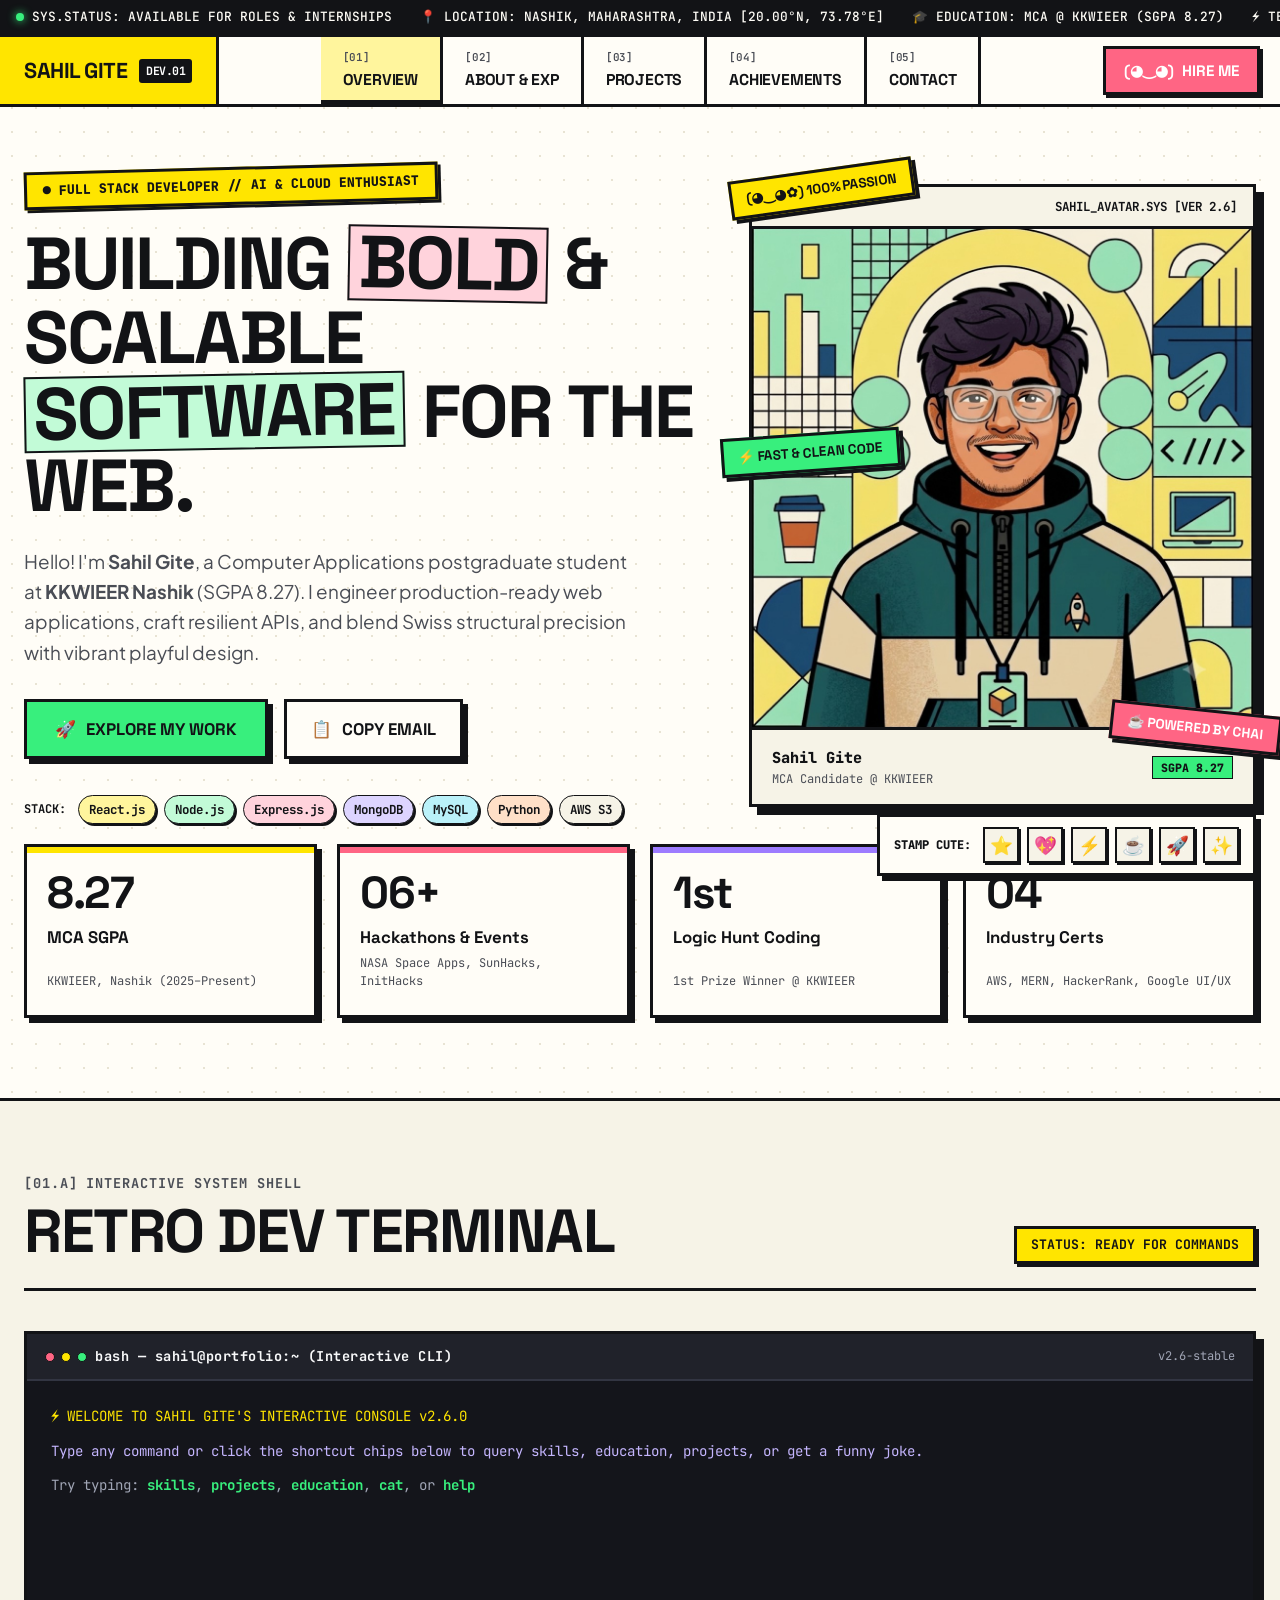
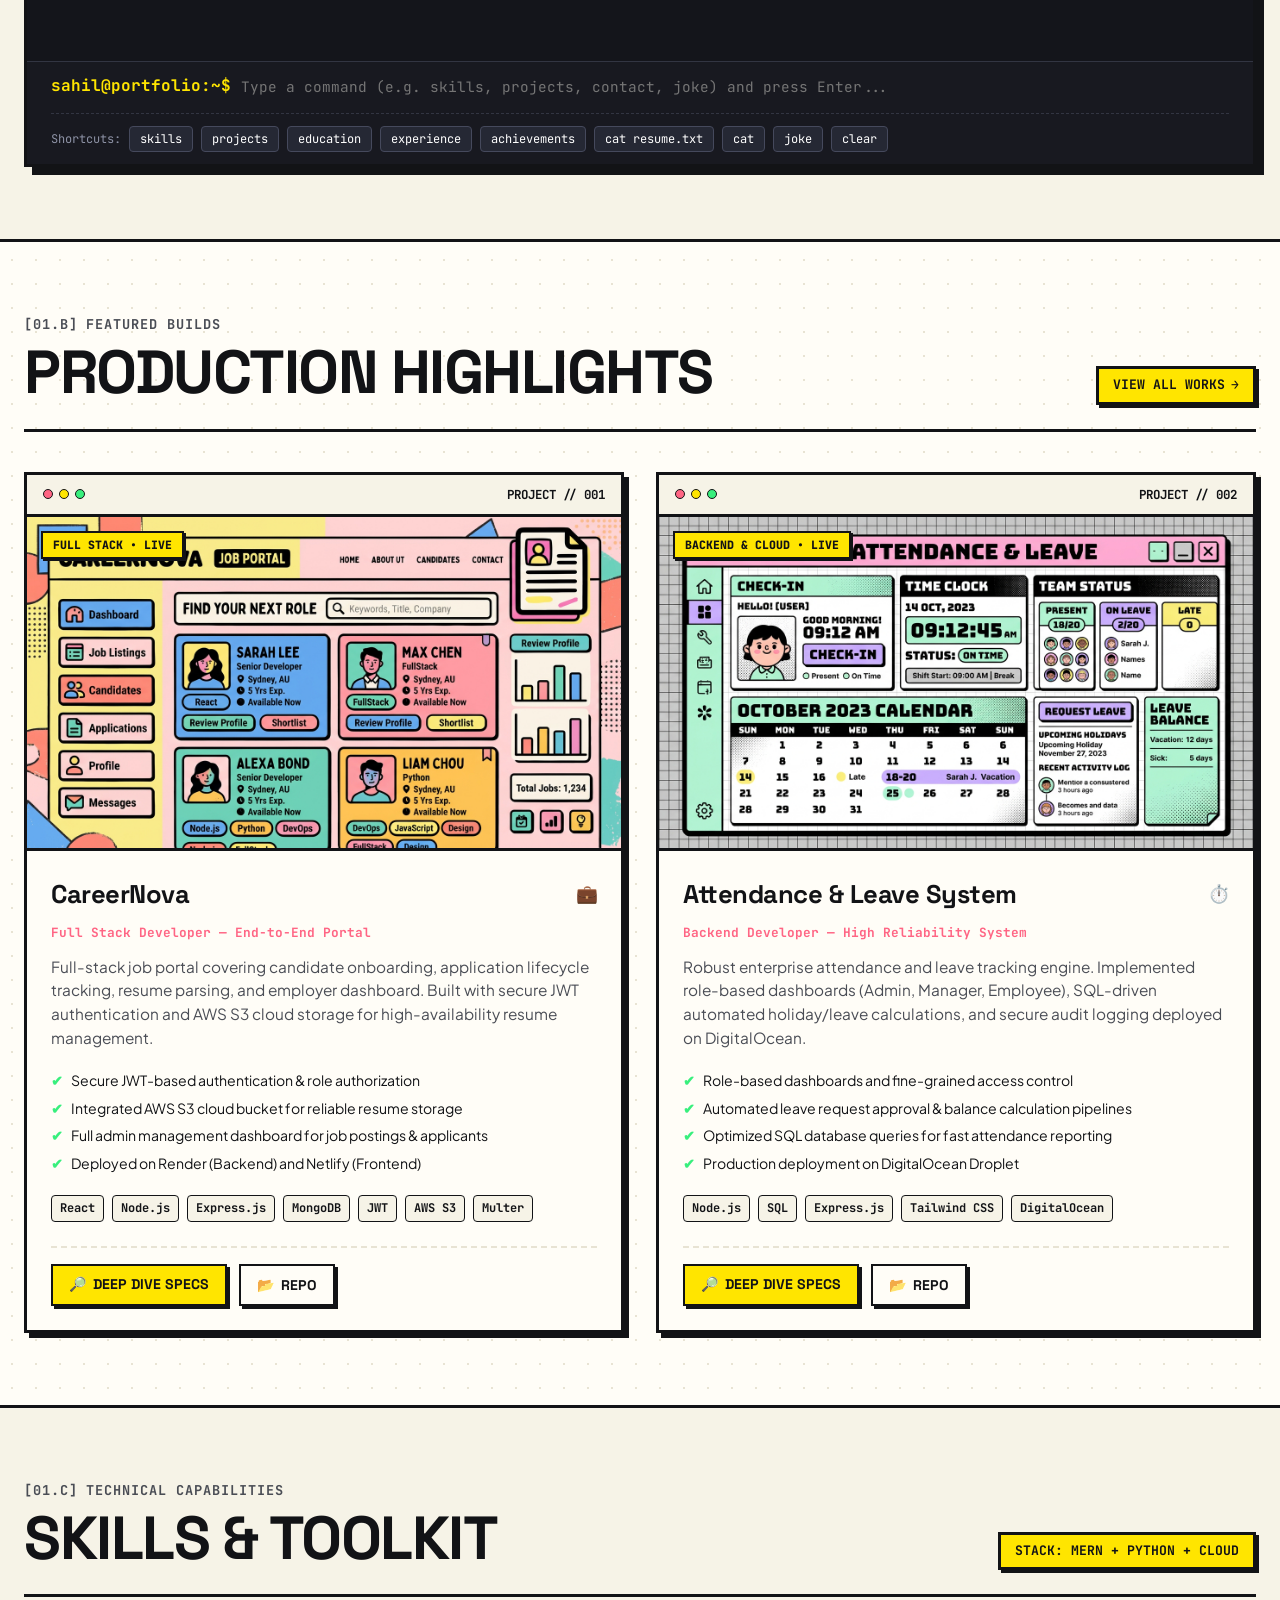
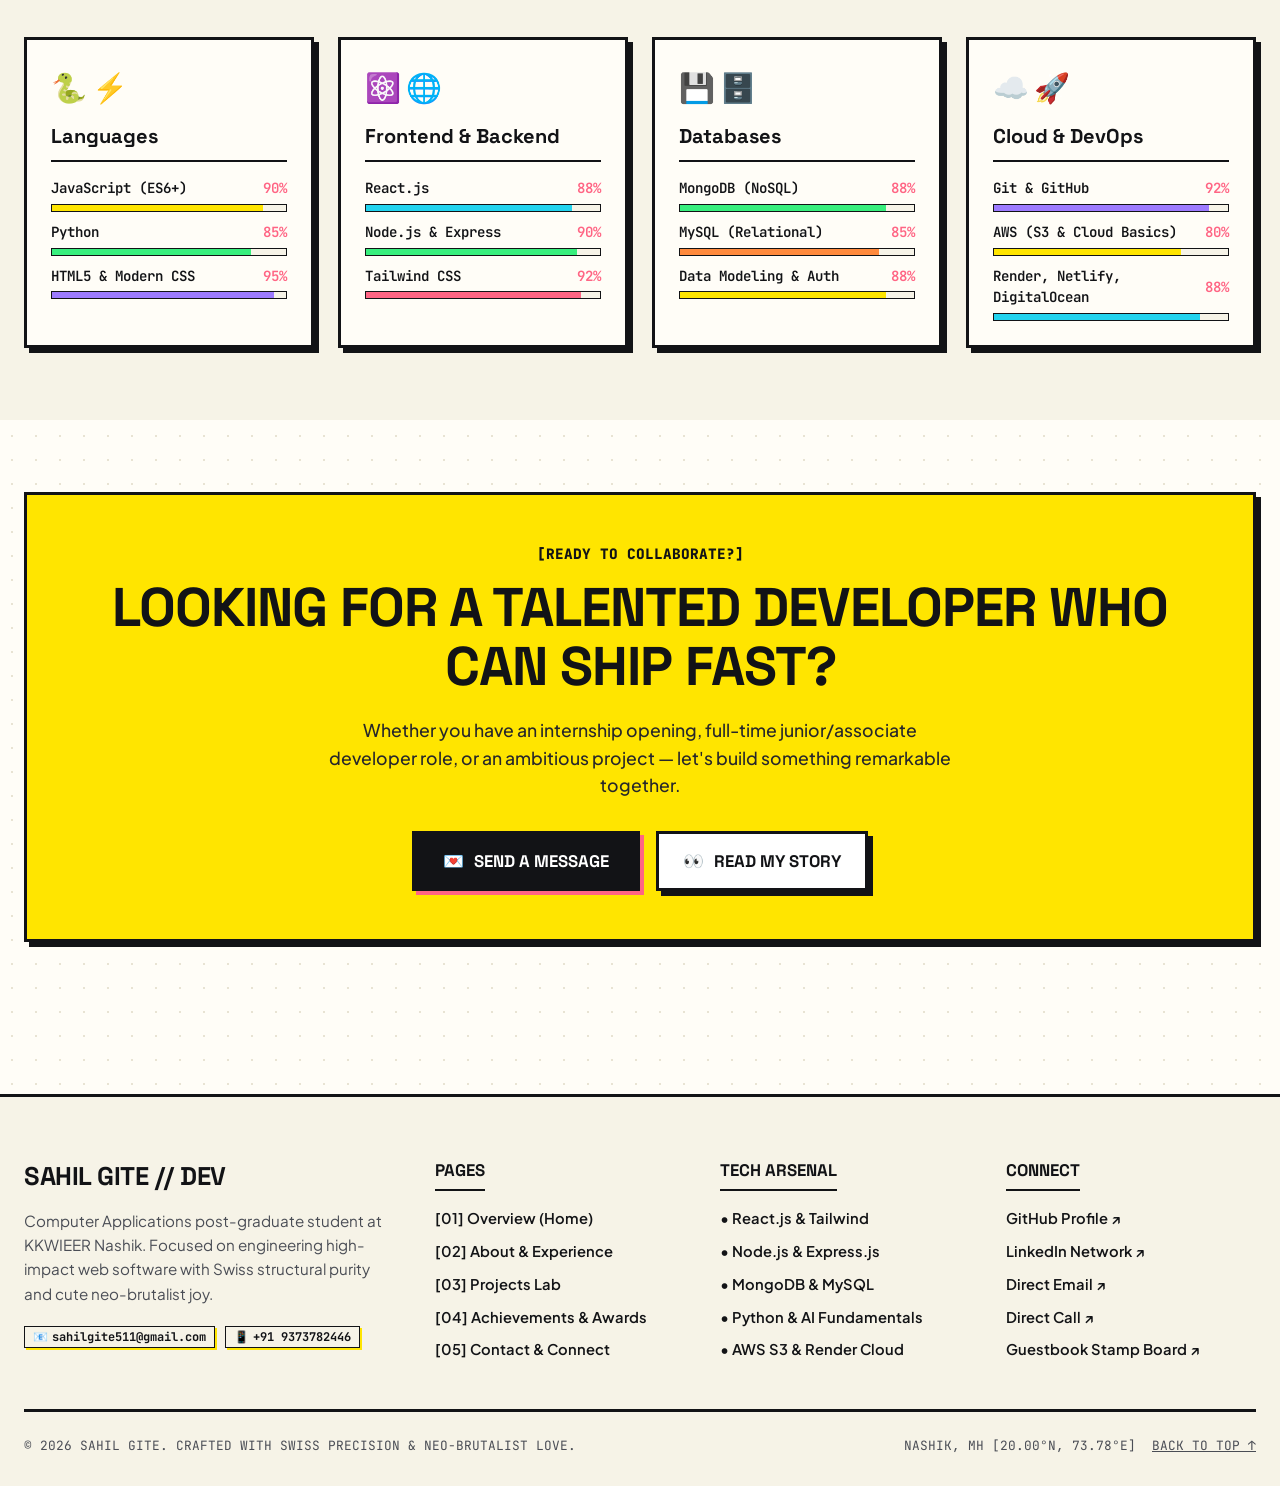
==== commit f264e77d: "profileupdated" ====
--- a/index.html
+++ b/index.html
@@ -162,7 +162,7 @@
                 <span>SAHIL_AVATAR.SYS [VER 2.6]</span>
               </div>
               <div class="avatar-image-wrap">
-                <img src="assets/images/sahil_avatar.jpg" alt="Cute Neo-Brutalist Portrait of Sahil Gite" width="600" height="600" loading="eager">
+                <img src="assets/images/sahil_avatar.jpg" alt="Official Neo-Brutalist Portrait of Sahil Gite" width="600" height="600" loading="eager">
               </div>
               <div class="avatar-footer-meta">
                 <div>
--- a/css/style.css
+++ b/css/style.css
@@ -1707,10 +1707,10 @@
 @media (max-width: 1024px) {
   .hero-grid {
     grid-template-columns: 1fr;
-    gap: 48px;
+    gap: 40px;
   }
   .hero-avatar-box {
-    max-width: 480px;
+    max-width: 440px;
     margin: 0 auto;
   }
   .stats-strip-grid {
@@ -1736,17 +1736,101 @@
   }
 }
 
+/* Tablet & Mobile Grid Normalization */
+@media (max-width: 900px) {
+  .swiss-grid {
+    display: flex;
+    flex-direction: column;
+    gap: 32px;
+  }
+  .swiss-grid > * {
+    grid-column: 1 / -1 !important;
+    width: 100% !important;
+    max-width: 100% !important;
+  }
+}
+
+/* Mobile Screens (Phones <= 768px) */
 @media (max-width: 768px) {
+  html {
+    font-size: 15px;
+  }
+
+  .container {
+    padding: 0 16px;
+  }
+
+  .section-spacing {
+    padding: 44px 0;
+  }
+
+  /* Top System Ticker */
   .top-system-bar {
     flex-direction: column;
     gap: 6px;
     align-items: flex-start;
-  }
+    padding: 6px 12px;
+  }
+
+  .system-ticker-marquee {
+    font-size: 0.74rem;
+  }
+
   .system-actions {
     width: 100%;
     justify-content: space-between;
     padding-left: 0;
-  }
+    margin-top: 2px;
+  }
+
+  .system-btn {
+    font-size: 0.68rem;
+    padding: 2px 6px;
+  }
+
+  #liveClock {
+    font-size: 0.72rem;
+  }
+
+  /* Mobile Navigation Bar */
+  .nav-container {
+    position: relative;
+    display: flex;
+    align-items: stretch;
+    justify-content: space-between;
+    width: 100%;
+  }
+
+  .brand-badge {
+    padding: 10px 14px;
+    font-size: 1.15rem;
+    flex-shrink: 0;
+    border-right: var(--border-width) solid var(--border-color);
+  }
+
+  .brand-stamp {
+    font-size: 0.65rem;
+    padding: 2px 5px;
+  }
+
+  .mobile-nav-toggle {
+    display: flex;
+    align-items: center;
+    justify-content: center;
+    margin-left: auto;
+    padding: 10px 16px;
+    font-size: 0.92rem;
+    background: var(--bg-primary);
+  }
+
+  .nav-cta {
+    display: none;
+  }
+
+  nav {
+    position: static;
+  }
+
   .nav-links {
     display: none;
     flex-direction: column;
@@ -1757,43 +1841,339 @@
     background: var(--bg-primary);
     border-bottom: var(--border-width) solid var(--border-color);
     box-shadow: var(--hard-shadow-lg);
-  }
+    z-index: 1000;
+  }
+
   .nav-links.mobile-open {
     display: flex;
   }
+
   .nav-item {
     border-right: none;
     border-bottom: 2px solid var(--border-color);
   }
-  .mobile-nav-toggle {
-    display: block;
-  }
-  .nav-cta {
-    display: none;
-  }
+
+  .nav-link {
+    padding: 14px 20px;
+    font-size: 1.05rem;
+  }
+
+  .nav-link .nav-idx {
+    font-size: 0.72rem;
+  }
+
+  /* Section Headers */
+  .section-header {
+    flex-direction: column;
+    align-items: flex-start;
+    gap: 12px;
+    margin-bottom: 28px;
+    padding-bottom: 18px;
+  }
+
+  .section-title {
+    font-size: clamp(1.75rem, 6.2vw, 2.4rem);
+    letter-spacing: -1px;
+  }
+
+  .section-meta-tag {
+    font-size: 0.75rem;
+    padding: 4px 10px;
+  }
+
+  /* Hero Section */
+  .hero-wrapper {
+    padding: 28px 0 44px;
+  }
+
+  .hero-headline {
+    font-size: clamp(1.95rem, 6.8vw, 2.75rem);
+    letter-spacing: -1px;
+    margin-bottom: 18px;
+    line-height: 1.08;
+  }
+
+  .hero-badge-tag {
+    font-size: 0.72rem;
+    padding: 4px 10px;
+    margin-bottom: 16px;
+    white-space: normal;
+    line-height: 1.3;
+  }
+
+  .hero-description {
+    font-size: 0.98rem;
+    line-height: 1.55;
+    margin-bottom: 24px;
+  }
+
+  .hero-actions-row {
+    flex-direction: column;
+    gap: 10px;
+    margin-bottom: 24px;
+  }
+
+  .btn-primary, .btn-secondary {
+    width: 100%;
+    justify-content: center;
+    padding: 12px 18px;
+    font-size: 0.95rem;
+  }
+
+  /* Avatar & Floating Badges on Phone */
+  .hero-avatar-box {
+    max-width: 310px;
+    margin: 0 auto;
+    padding-top: 10px;
+  }
+
+  .floating-sticker {
+    font-size: 0.72rem;
+    padding: 4px 8px;
+    box-shadow: 2.5px 2.5px 0px var(--border-color);
+  }
+
+  .sticker-1 {
+    top: -6px;
+    left: -8px;
+    transform: rotate(-4deg);
+  }
+
+  .sticker-2 {
+    bottom: 30px;
+    right: -8px;
+    transform: rotate(4deg);
+  }
+
+  .sticker-3 {
+    top: 42%;
+    left: -8px;
+    transform: rotate(-2deg);
+  }
+
+  /* Stats Strip */
+  .stats-strip-grid {
+    grid-template-columns: 1fr;
+    gap: 14px;
+  }
+
+  .stat-block {
+    padding: 18px 16px;
+  }
+
+  .stat-number {
+    font-size: 2.2rem;
+  }
+
+  .stat-label {
+    font-size: 0.95rem;
+  }
+
+  /* Retro Dev Terminal */
+  .terminal-header {
+    padding: 10px 14px;
+  }
+
+  .terminal-title {
+    font-size: 0.75rem;
+  }
+
+  .terminal-body {
+    padding: 14px;
+    min-height: 200px;
+    max-height: 280px;
+    font-size: 0.78rem;
+    line-height: 1.5;
+  }
+
+  .terminal-prompt-line {
+    flex-wrap: wrap;
+    gap: 4px;
+  }
+
+  .terminal-prompt-user {
+    font-size: 0.78rem;
+  }
+
+  .terminal-input {
+    font-size: 0.78rem;
+  }
+
+  .terminal-suggestions {
+    gap: 6px;
+  }
+
+  .terminal-suggestion-chip {
+    font-size: 0.7rem;
+    padding: 3px 7px;
+  }
+
+  /* Projects & Actions */
+  .projects-grid {
+    grid-template-columns: 1fr;
+    gap: 24px;
+  }
+
+  .project-content {
+    padding: 18px;
+  }
+
+  .project-title {
+    font-size: 1.35rem;
+  }
+
+  .project-actions {
+    flex-wrap: wrap;
+    gap: 8px;
+  }
+
+  .btn-card {
+    font-size: 0.8rem;
+    padding: 6px 10px;
+    flex: 1 1 auto;
+    justify-content: center;
+  }
+
+  /* Skills & Matrix */
+  .skills-matrix-grid {
+    grid-template-columns: 1fr;
+    gap: 16px;
+  }
+
+  .skill-category-card {
+    padding: 18px 16px;
+  }
+
+  /* Timeline Cards (about.html) */
   .timeline-card {
     grid-template-columns: 1fr;
   }
+
   .timeline-left {
     border-right: none;
     border-bottom: var(--border-width) solid var(--border-color);
-  }
-  .stats-strip-grid {
-    grid-template-columns: 1fr;
-  }
-  .skills-matrix-grid {
-    grid-template-columns: 1fr;
-  }
+    padding: 16px;
+  }
+
+  .timeline-right {
+    padding: 18px 16px;
+  }
+
+  .timeline-role {
+    font-size: 1.2rem;
+  }
+
+  /* Achievements & Certifications */
   .achievements-grid {
     grid-template-columns: 1fr;
-  }
+    gap: 16px;
+  }
+
+  .achievement-card {
+    padding: 18px 16px;
+  }
+
+  .achievement-title {
+    font-size: 1.2rem;
+  }
+
   .cert-grid {
     grid-template-columns: 1fr;
-  }
+    gap: 14px;
+  }
+
+  .cert-card {
+    padding: 16px;
+  }
+
+  /* Contact Page & Guestbook */
+  .contact-grid {
+    grid-template-columns: 1fr;
+    gap: 24px;
+  }
+
+  .contact-form-box {
+    padding: 20px 16px;
+  }
+
+  .contact-form-box .card-header-bar {
+    margin: -20px -16px 20px -16px;
+  }
+
+  .quick-connect-card {
+    padding: 16px;
+    flex-direction: column;
+    align-items: flex-start;
+    gap: 12px;
+  }
+
+  .quick-connect-card > div:last-child {
+    width: 100%;
+    display: flex;
+    gap: 8px;
+  }
+
+  .quick-connect-card > div:last-child .copy-btn,
+  .quick-connect-card > div:last-child .system-btn {
+    flex: 1;
+    justify-content: center;
+  }
+
+  .guestbook-box {
+    padding: 20px 16px;
+  }
+
   .guestbook-input-row {
     grid-template-columns: 1fr;
-  }
+    gap: 10px;
+  }
+
+  /* Compact Floating Sticker Palette Tray */
+  .sticker-palette-tray {
+    bottom: 12px;
+    right: 12px;
+    padding: 5px 8px;
+    gap: 4px;
+    box-shadow: 3px 3px 0px var(--border-color);
+  }
+
+  .sticker-tray-title {
+    display: none;
+  }
+
+  .tray-sticker-btn {
+    width: 32px;
+    height: 32px;
+    font-size: 1rem;
+  }
+
+  /* Toast Notification on Mobile */
+  .cute-toast {
+    width: calc(100% - 32px);
+    max-width: 360px;
+    font-size: 0.85rem;
+    padding: 10px 14px;
+    justify-content: center;
+    text-align: center;
+  }
+
+  /* Footer */
+  .site-footer {
+    padding: 44px 0 24px;
+    margin-top: 50px;
+  }
+
   .footer-top-grid {
     grid-template-columns: 1fr;
-  }
-}
+    gap: 28px;
+    margin-bottom: 32px;
+  }
+
+  .footer-bottom-bar {
+    flex-direction: column;
+    gap: 12px;
+    align-items: flex-start;
+    text-align: left;
+  }
+}
+
